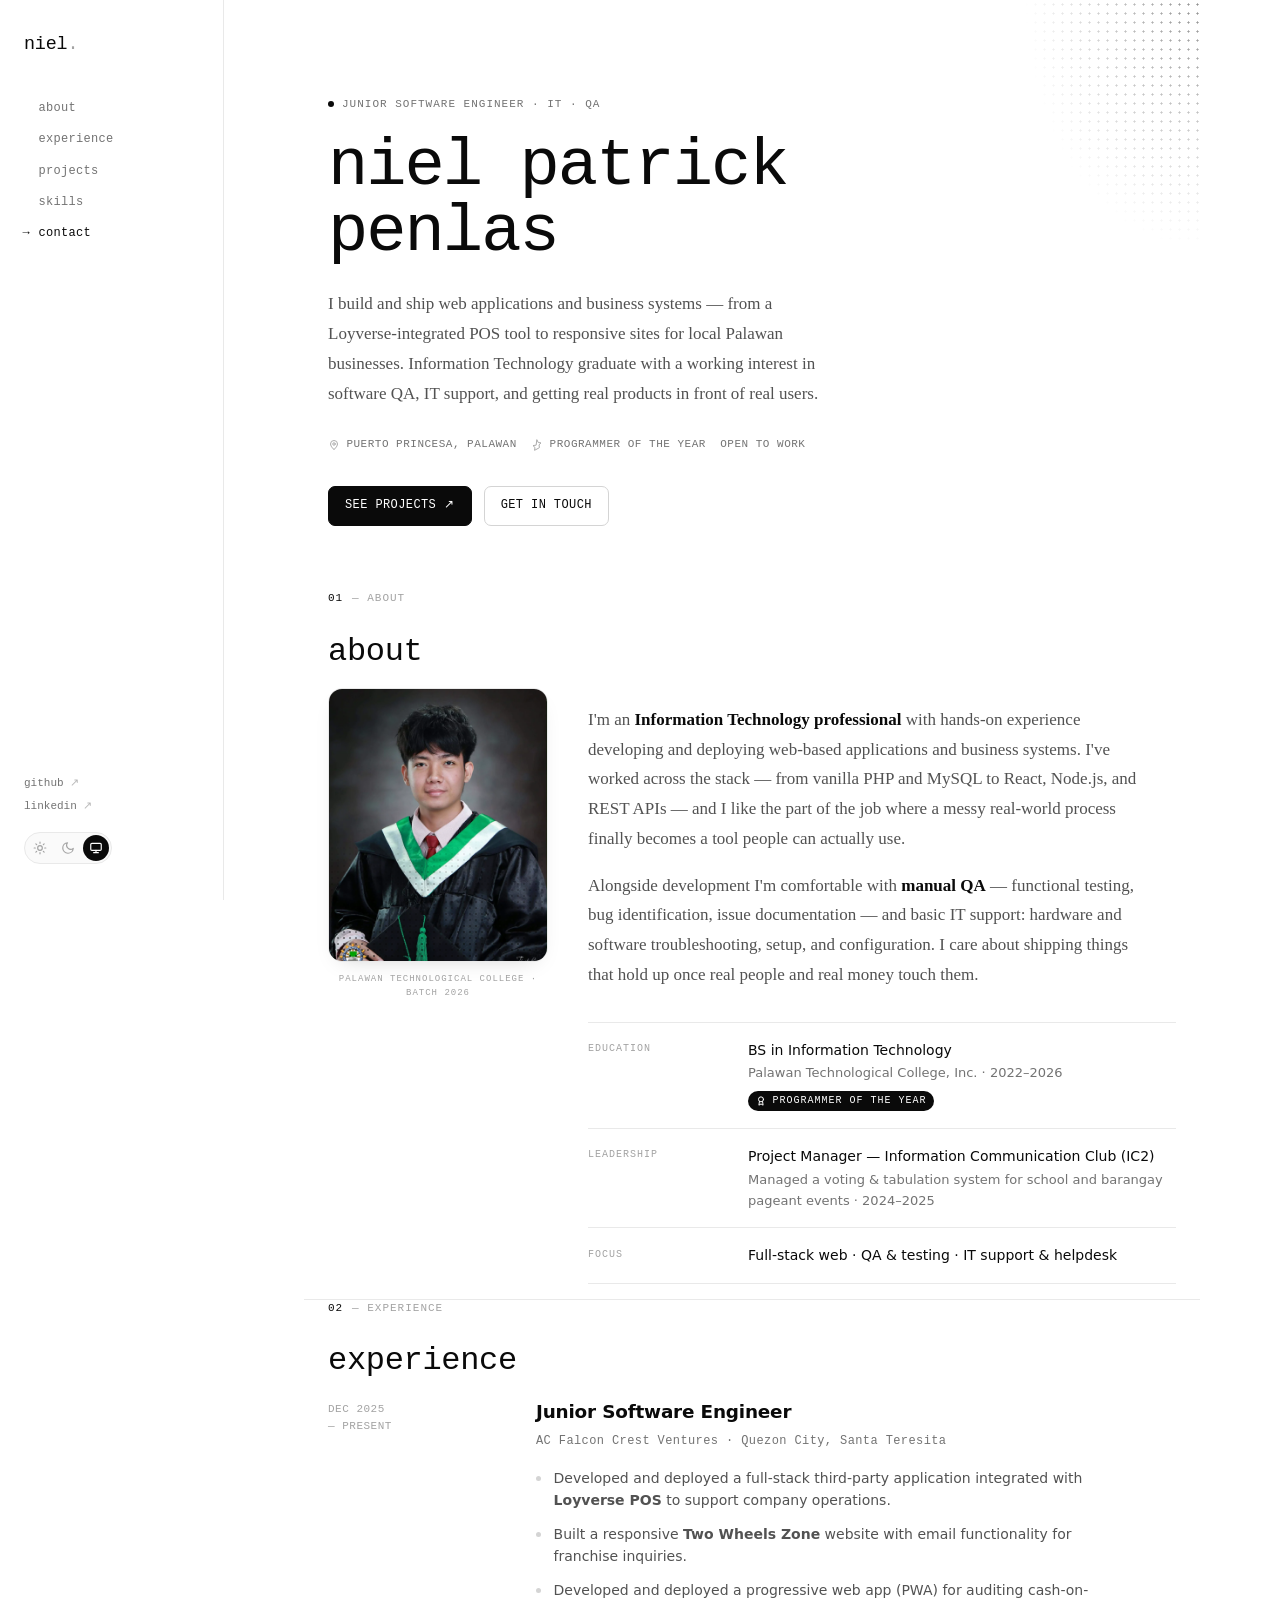
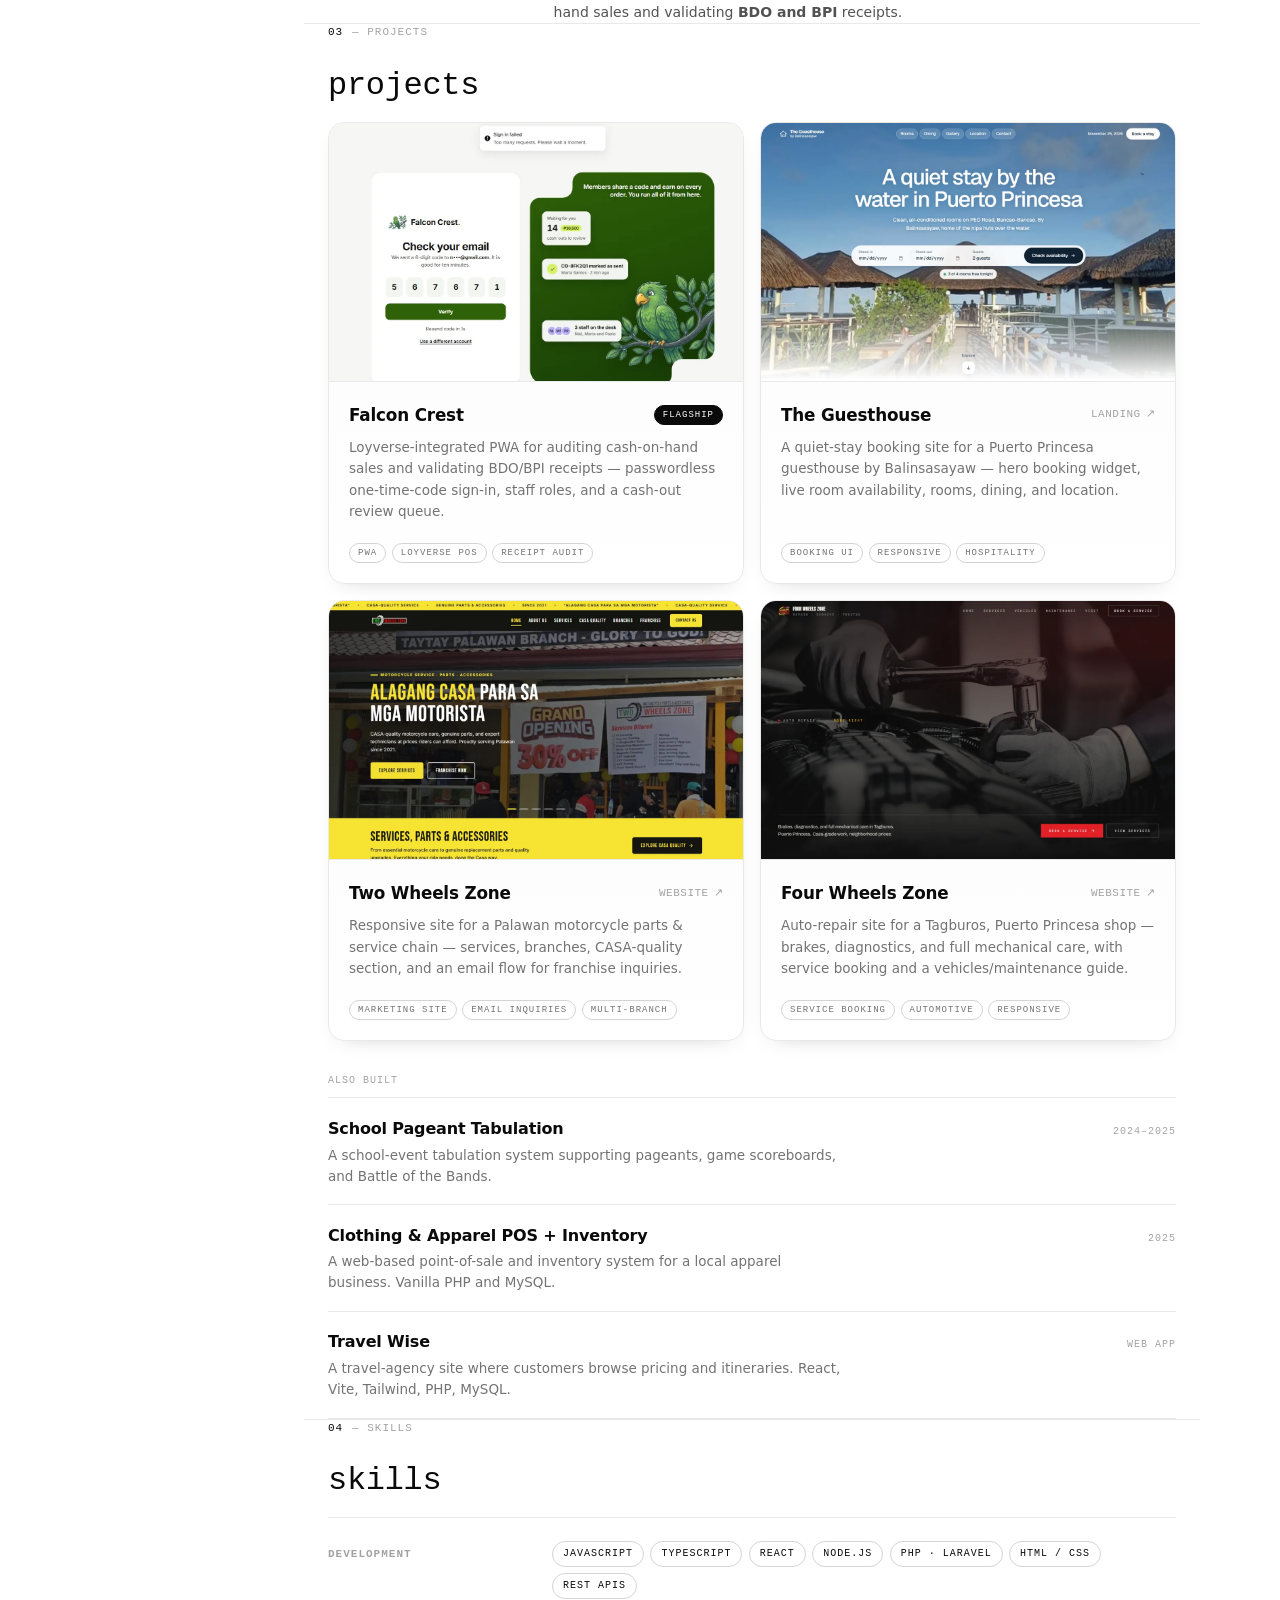
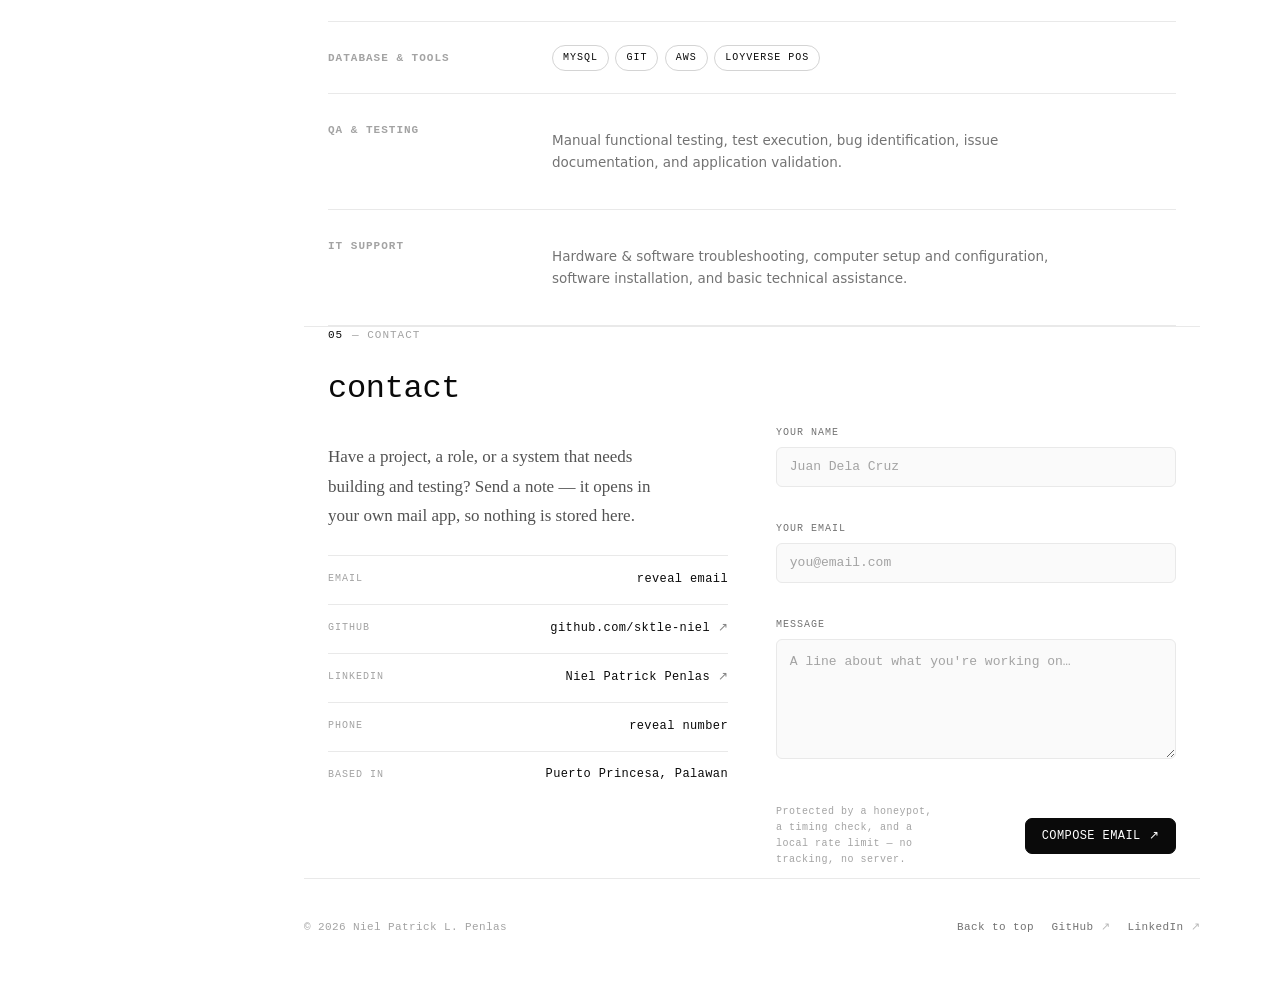
==== index.html @ a9c96887 "Portfolio site: bryl-minimal design, clean routing, frontend hardening Single-page portfolio (HTML/C" ====
<!doctype html>
<html lang="en" data-theme="light">
<head>
<meta charset="utf-8">
<meta name="viewport" content="width=device-width, initial-scale=1, viewport-fit=cover">
<title>Niel Patrick Penlas — Software Engineer</title>
<meta name="description" content="Niel Patrick L. Penlas — Junior Software Engineer and IT professional from Puerto Princesa, Palawan. Web applications, POS integrations, and business systems.">
<meta name="author" content="Niel Patrick L. Penlas">
<meta name="color-scheme" content="light dark">
<meta name="referrer" content="strict-origin-when-cross-origin">
<meta name="robots" content="index, follow">

<!-- Content Security Policy: lock sources to self + Google Fonts. No inline JS except the hashed theme bootstrap below. -->
<meta http-equiv="Content-Security-Policy" content="default-src 'self'; base-uri 'self'; form-action 'none'; frame-ancestors 'none'; object-src 'none'; img-src 'self' data:; style-src 'self' 'unsafe-inline' https://fonts.googleapis.com; font-src https://fonts.gstatic.com; script-src 'self' 'sha256-4noMwYIPH+UL2iydRpnRoJi7WQlY0zzo05KV7I57/LY='; connect-src 'none'; upgrade-insecure-requests">

<!-- Social preview -->
<meta property="og:type" content="website">
<meta property="og:title" content="Niel Patrick Penlas — Software Engineer">
<meta property="og:description" content="Junior Software Engineer from Puerto Princesa, Palawan. Web apps, POS integrations, business systems.">
<meta property="og:image" content="assets/portrait.webp">

<link rel="icon" href="favicon.svg" type="image/svg+xml">
<link rel="preconnect" href="https://fonts.googleapis.com">
<link rel="preconnect" href="https://fonts.gstatic.com" crossorigin>
<link href="https://fonts.googleapis.com/css2?family=Geist:wght@400;500;600&family=Geist+Mono:wght@400;500&family=Source+Serif+4:opsz,wght@8..60,400;8..60,600&display=swap" rel="stylesheet">
<link rel="stylesheet" href="styles.css">

<!-- Theme bootstrap: runs before paint to prevent a flash. Hashed in the CSP above. -->
<script>(function(){try{var p=localStorage.getItem('theme')||'system';var d=p==='dark'||(p==='system'&&matchMedia('(prefers-color-scheme: dark)').matches);document.documentElement.setAttribute('data-theme',d?'dark':'light');}catch(e){document.documentElement.setAttribute('data-theme','light');}})();</script>
</head>
<body>
<a class="skip-link" href="#main">Skip to content</a>

<div class="layout">

  <!-- ===== Sidebar (desktop) ===== -->
  <aside class="sidebar" aria-label="Primary">
    <a class="brand" href="/">niel<span>.</span></a>
    <nav class="side-nav" aria-label="Sections">
      <a href="/about">about</a>
      <a href="/experience">experience</a>
      <a href="/projects">projects</a>
      <a href="/skills">skills</a>
      <a href="/contact">contact</a>
    </nav>
    <div class="sidebar-foot">
      <div class="side-social">
        <a href="https://github.com/sktle-niel" target="_blank" rel="noopener noreferrer">github <span class="arr">↗</span></a>
        <a href="https://www.linkedin.com/feed/" target="_blank" rel="noopener noreferrer">linkedin <span class="arr">↗</span></a>
      </div>
      <div class="theme-toggle" role="group" aria-label="Color theme">
        <button type="button" data-theme-set="light" aria-pressed="false" aria-label="Light theme" title="Light">
          <svg viewBox="0 0 24 24" fill="none" stroke="currentColor" stroke-width="2" stroke-linecap="round"><circle cx="12" cy="12" r="4"/><path d="M12 2v2M12 20v2M4.9 4.9l1.4 1.4M17.7 17.7l1.4 1.4M2 12h2M20 12h2M4.9 19.1l1.4-1.4M17.7 6.3l1.4-1.4"/></svg>
        </button>
        <button type="button" data-theme-set="dark" aria-pressed="false" aria-label="Dark theme" title="Dark">
          <svg viewBox="0 0 24 24" fill="none" stroke="currentColor" stroke-width="2" stroke-linecap="round" stroke-linejoin="round"><path d="M21 12.8A9 9 0 1 1 11.2 3a7 7 0 0 0 9.8 9.8z"/></svg>
        </button>
        <button type="button" data-theme-set="system" aria-pressed="false" aria-label="System theme" title="System">
          <svg viewBox="0 0 24 24" fill="none" stroke="currentColor" stroke-width="2" stroke-linecap="round" stroke-linejoin="round"><rect x="3" y="4" width="18" height="12" rx="2"/><path d="M8 20h8M12 16v4"/></svg>
        </button>
      </div>
    </div>
  </aside>

  <!-- ===== Mobile top bar ===== -->
  <header class="topbar">
    <a class="brand" href="/">niel<span>.</span></a>
    <div class="topbar-actions">
      <button class="menu-btn" id="menuOpen" aria-label="Open menu" aria-expanded="false" aria-controls="overlay">
        <svg viewBox="0 0 24 24" fill="none" stroke="currentColor" stroke-width="2" stroke-linecap="round"><path d="M3 6h18M3 12h18M3 18h18"/></svg>
      </button>
    </div>
  </header>

  <!-- ===== Mobile overlay menu ===== -->
  <div class="overlay" id="overlay" role="dialog" aria-modal="true" aria-label="Menu" hidden>
    <div class="overlay-top">
      <span class="brand">niel<span>.</span></span>
      <button class="menu-btn" id="menuClose" aria-label="Close menu">
        <svg viewBox="0 0 24 24" fill="none" stroke="currentColor" stroke-width="2" stroke-linecap="round"><path d="M6 6l12 12M18 6L6 18"/></svg>
      </button>
    </div>
    <nav aria-label="Sections">
      <a href="/about"><span class="n">01</span>about</a>
      <a href="/experience"><span class="n">02</span>experience</a>
      <a href="/projects"><span class="n">03</span>projects</a>
      <a href="/skills"><span class="n">04</span>skills</a>
      <a href="/contact"><span class="n">05</span>contact</a>
    </nav>
    <div class="theme-toggle" role="group" aria-label="Color theme">
      <button type="button" data-theme-set="light" aria-pressed="false" aria-label="Light theme"><svg viewBox="0 0 24 24" fill="none" stroke="currentColor" stroke-width="2" stroke-linecap="round"><circle cx="12" cy="12" r="4"/><path d="M12 2v2M12 20v2M4.9 4.9l1.4 1.4M17.7 17.7l1.4 1.4M2 12h2M20 12h2M4.9 19.1l1.4-1.4M17.7 6.3l1.4-1.4"/></svg></button>
      <button type="button" data-theme-set="dark" aria-pressed="false" aria-label="Dark theme"><svg viewBox="0 0 24 24" fill="none" stroke="currentColor" stroke-width="2" stroke-linecap="round" stroke-linejoin="round"><path d="M21 12.8A9 9 0 1 1 11.2 3a7 7 0 0 0 9.8 9.8z"/></svg></button>
      <button type="button" data-theme-set="system" aria-pressed="false" aria-label="System theme"><svg viewBox="0 0 24 24" fill="none" stroke="currentColor" stroke-width="2" stroke-linecap="round" stroke-linejoin="round"><rect x="3" y="4" width="18" height="12" rx="2"/><path d="M8 20h8M12 16v4"/></svg></button>
    </div>
  </div>

  <!-- ===== Content ===== -->
  <div class="content" id="top">
    <main id="main">

      <!-- Hero -->
      <header class="hero wrap">
        <div class="halftone" aria-hidden="true"></div>
        <p class="hero-role reveal"><span class="dot" aria-hidden="true"></span>Junior Software Engineer · IT · QA</p>
        <h1 class="hero-title">niel patrick penlas</h1>
        <p class="hero-sum reveal">I build and ship web applications and business systems — from a Loyverse-integrated POS tool to responsive sites for local Palawan businesses. Information Technology graduate with a working interest in software QA, IT support, and getting real products in front of real users.</p>
        <div class="hero-meta reveal">
          <span><svg viewBox="0 0 24 24" fill="none" stroke="currentColor" stroke-width="2" stroke-linecap="round" stroke-linejoin="round"><path d="M12 21s-7-5.3-7-11a7 7 0 0 1 14 0c0 5.7-7 11-7 11z"/><circle cx="12" cy="10" r="2.5"/></svg>Puerto Princesa, Palawan</span>
          <span><svg viewBox="0 0 24 24" fill="none" stroke="currentColor" stroke-width="2" stroke-linecap="round" stroke-linejoin="round"><path d="M12 2l2.5 5 5.5.8-4 3.9.9 5.5L12 20l-4.9 2.6.9-5.5-4-3.9 5.5-.8z"/></svg>Programmer of the Year</span>
          <span>Open to work</span>
        </div>
        <div class="hero-cta reveal">
          <a class="btn" href="/projects">See projects <span class="arr">↗</span></a>
          <a class="btn ghost" href="/contact">Get in touch</a>
        </div>
      </header>

      <!-- About -->
      <section id="about" class="wrap" aria-labelledby="about-h">
        <p class="section-marker"><b>01</b> — about</p>
        <h2 class="s-title reveal" id="about-h">about</h2>
        <div class="about-grid">
          <div class="reveal">
            <figure class="portrait" style="margin:0">
              <img src="assets/portrait.webp" width="500" height="625" alt="Portrait of Niel Patrick Penlas in graduation regalia, Palawan Technological College, Batch 2026" loading="lazy">
            </figure>
            <p class="portrait-cap">Palawan Technological College · Batch 2026</p>
          </div>
          <div class="about-body reveal">
            <div class="prose">
              <p>I'm an <strong>Information Technology professional</strong> with hands-on experience developing and deploying web-based applications and business systems. I've worked across the stack — from vanilla PHP and MySQL to React, Node.js, and REST APIs — and I like the part of the job where a messy real-world process finally becomes a tool people can actually use.</p>
              <p>Alongside development I'm comfortable with <strong>manual QA</strong> — functional testing, bug identification, issue documentation — and basic IT support: hardware and software troubleshooting, setup, and configuration. I care about shipping things that hold up once real people and real money touch them.</p>
            </div>
            <dl class="fact-list">
              <div class="fact">
                <dt>Education</dt>
                <dd>BS in Information Technology<span class="muted">Palawan Technological College, Inc. · 2022–2026</span><span class="award"><svg width="10" height="10" viewBox="0 0 24 24" fill="none" stroke="currentColor" stroke-width="2.4" stroke-linecap="round" stroke-linejoin="round"><circle cx="12" cy="8" r="6"/><path d="M8.2 13.5 7 22l5-3 5 3-1.2-8.5"/></svg>Programmer of the Year</span></dd>
              </div>
              <div class="fact">
                <dt>Leadership</dt>
                <dd>Project Manager — Information Communication Club (IC2)<span class="muted">Managed a voting &amp; tabulation system for school and barangay pageant events · 2024–2025</span></dd>
              </div>
              <div class="fact">
                <dt>Focus</dt>
                <dd>Full-stack web · QA &amp; testing · IT support &amp; helpdesk</dd>
              </div>
            </dl>
          </div>
        </div>
      </section>

      <!-- Experience -->
      <section id="experience" class="wrap" aria-labelledby="exp-h">
        <p class="section-marker"><b>02</b> — experience</p>
        <h2 class="s-title reveal" id="exp-h">experience</h2>
        <div class="xp reveal">
          <div class="xp-when">Dec 2025<br>— Present</div>
          <div>
            <h3 class="xp-role">Junior Software Engineer</h3>
            <p class="xp-co">AC Falcon Crest Ventures · Quezon City, Santa Teresita</p>
            <ul>
              <li>Developed and deployed a full-stack third-party application integrated with <strong>Loyverse POS</strong> to support company operations.</li>
              <li>Built a responsive <strong>Two Wheels Zone</strong> website with email functionality for franchise inquiries.</li>
              <li>Developed and deployed a progressive web app (PWA) for auditing cash-on-hand sales and validating <strong>BDO and BPI</strong> receipts.</li>
            </ul>
          </div>
        </div>
      </section>

      <!-- Projects -->
      <section id="projects" class="wrap" aria-labelledby="proj-h">
        <p class="section-marker"><b>03</b> — projects</p>
        <h2 class="s-title reveal" id="proj-h">projects</h2>

        <div class="proj-grid">

          <article class="card reveal">
            <div class="card-shot"><img src="assets/falcon-crest.webp" width="800" height="500" alt="Falcon Crest sign-in screen with one-time code verification and a cash-out review dashboard" loading="lazy"></div>
            <div class="card-body">
              <div class="card-top">
                <h3>Falcon Crest</h3>
                <span class="tag featured">Flagship</span>
              </div>
              <p class="card-desc">Loyverse-integrated PWA for auditing cash-on-hand sales and validating BDO/BPI receipts — passwordless one-time-code sign-in, staff roles, and a cash-out review queue.</p>
              <div class="card-tags">
                <span class="tag">PWA</span><span class="tag">Loyverse POS</span><span class="tag">Receipt audit</span>
              </div>
            </div>
          </article>

          <article class="card reveal">
            <div class="card-shot"><img src="assets/guesthouse.webp" width="800" height="500" alt="The Guesthouse by Balinsasayaw landing page with an over-the-water hero and a booking availability bar" loading="lazy"></div>
            <div class="card-body">
              <div class="card-top">
                <h3>The Guesthouse</h3>
                <span class="card-go">Landing <span class="arr">↗</span></span>
              </div>
              <p class="card-desc">A quiet-stay booking site for a Puerto Princesa guesthouse by Balinsasayaw — hero booking widget, live room availability, rooms, dining, and location.</p>
              <div class="card-tags">
                <span class="tag">Booking UI</span><span class="tag">Responsive</span><span class="tag">Hospitality</span>
              </div>
            </div>
          </article>

          <article class="card reveal">
            <div class="card-shot"><img src="assets/two-wheels-zone.webp" width="800" height="500" alt="Two Wheels Zone homepage, a yellow and black motorcycle parts and service site with a franchise call to action" loading="lazy"></div>
            <div class="card-body">
              <div class="card-top">
                <h3>Two Wheels Zone</h3>
                <span class="card-go">Website <span class="arr">↗</span></span>
              </div>
              <p class="card-desc">Responsive site for a Palawan motorcycle parts &amp; service chain — services, branches, CASA-quality section, and an email flow for franchise inquiries.</p>
              <div class="card-tags">
                <span class="tag">Marketing site</span><span class="tag">Email inquiries</span><span class="tag">Multi-branch</span>
              </div>
            </div>
          </article>

          <article class="card reveal">
            <div class="card-shot"><img src="assets/four-wheels-zone.webp" width="800" height="500" alt="Four Wheels Zone auto-repair homepage with a dark hero of a mechanic at work and a book-a-service button" loading="lazy"></div>
            <div class="card-body">
              <div class="card-top">
                <h3>Four Wheels Zone</h3>
                <span class="card-go">Website <span class="arr">↗</span></span>
              </div>
              <p class="card-desc">Auto-repair site for a Tagburos, Puerto Princesa shop — brakes, diagnostics, and full mechanical care, with service booking and a vehicles/maintenance guide.</p>
              <div class="card-tags">
                <span class="tag">Service booking</span><span class="tag">Automotive</span><span class="tag">Responsive</span>
              </div>
            </div>
          </article>

        </div>

        <div class="proj-more">
          <p class="label" style="margin:2rem 0 .5rem">Also built</p>
          <div class="proj-more-list">
            <div class="more-item reveal">
              <div>
                <h4>School Pageant Tabulation</h4>
                <p>A school-event tabulation system supporting pageants, game scoreboards, and Battle of the Bands.</p>
              </div>
              <span class="more-meta">2024–2025</span>
            </div>
            <div class="more-item reveal">
              <div>
                <h4>Clothing &amp; Apparel POS + Inventory</h4>
                <p>A web-based point-of-sale and inventory system for a local apparel business. Vanilla PHP and MySQL.</p>
              </div>
              <span class="more-meta">2025</span>
            </div>
            <div class="more-item reveal">
              <div>
                <h4>Travel Wise</h4>
                <p>A travel-agency site where customers browse pricing and itineraries. React, Vite, Tailwind, PHP, MySQL.</p>
              </div>
              <span class="more-meta">Web app</span>
            </div>
          </div>
        </div>
      </section>

      <!-- Skills -->
      <section id="skills" class="wrap" aria-labelledby="skills-h">
        <p class="section-marker"><b>04</b> — skills</p>
        <h2 class="s-title reveal" id="skills-h">skills</h2>
        <div class="skill-groups">
          <div class="skill-group reveal">
            <h3>Development</h3>
            <div>
              <div class="skill-tags">
                <span class="tag">JavaScript</span><span class="tag">TypeScript</span><span class="tag">React</span><span class="tag">Node.js</span><span class="tag">PHP · Laravel</span><span class="tag">HTML / CSS</span><span class="tag">REST APIs</span>
              </div>
            </div>
          </div>
          <div class="skill-group reveal">
            <h3>Database &amp; Tools</h3>
            <div class="skill-tags">
              <span class="tag">MySQL</span><span class="tag">Git</span><span class="tag">AWS</span><span class="tag">Loyverse POS</span>
            </div>
          </div>
          <div class="skill-group reveal">
            <h3>QA &amp; Testing</h3>
            <p class="skill-note">Manual functional testing, test execution, bug identification, issue documentation, and application validation.</p>
          </div>
          <div class="skill-group reveal">
            <h3>IT Support</h3>
            <p class="skill-note">Hardware &amp; software troubleshooting, computer setup and configuration, software installation, and basic technical assistance.</p>
          </div>
        </div>
      </section>

      <!-- Contact -->
      <section id="contact" class="wrap" aria-labelledby="contact-h">
        <p class="section-marker"><b>05</b> — contact</p>
        <h2 class="s-title reveal" id="contact-h">contact</h2>
        <div class="contact-grid">
          <div class="contact-intro reveal">
            <p>Have a project, a role, or a system that needs building and testing? Send a note — it opens in your own mail app, so nothing is stored here.</p>
            <div class="contact-links">
              <a id="emailLink" href="#" rel="noopener" aria-label="Email Niel"><span class="ckey">Email</span><span class="cval" data-u="niel.ladica07" data-d="gmail.com">reveal email</span></a>
              <a href="https://github.com/sktle-niel" target="_blank" rel="noopener noreferrer"><span class="ckey">GitHub</span><span>github.com/sktle-niel <span class="arr">↗</span></span></a>
              <a href="https://www.linkedin.com/feed/" target="_blank" rel="noopener noreferrer"><span class="ckey">LinkedIn</span><span>Niel Patrick Penlas <span class="arr">↗</span></span></a>
              <a id="phoneLink" href="#" rel="noopener"><span class="ckey">Phone</span><span class="pval" data-p="639929120414">reveal number</span></a>
              <span class="cline"><span class="ckey">Based in</span><span>Puerto Princesa, Palawan</span></span>
            </div>
          </div>

          <form class="form" id="contactForm" novalidate aria-describedby="formNote">
            <div class="form-status" id="formStatus" role="status" aria-live="polite"></div>

            <div class="field" id="f-name">
              <label for="name">Your name</label>
              <input type="text" id="name" name="name" autocomplete="name" maxlength="80" placeholder="Juan Dela Cruz" required>
              <span class="field-error" data-for="name"></span>
            </div>

            <div class="field" id="f-email">
              <label for="email">Your email</label>
              <input type="email" id="email" name="email" autocomplete="email" maxlength="120" placeholder="you@email.com" required>
              <span class="field-error" data-for="email"></span>
            </div>

            <div class="field" id="f-message">
              <label for="message">Message</label>
              <textarea id="message" name="message" maxlength="2000" placeholder="A line about what you're working on…" required></textarea>
              <span class="field-error" data-for="message"></span>
            </div>

            <!-- Honeypot: must stay empty. Bots fill it; humans never see it. -->
            <div class="hp" aria-hidden="true">
              <label for="company">Company (leave blank)</label>
              <input type="text" id="company" name="company" tabindex="-1" autocomplete="off">
            </div>

            <div class="form-foot">
              <p class="form-note" id="formNote">Protected by a honeypot, a timing check, and a local rate limit — no tracking, no server.</p>
              <button type="submit" class="btn" id="submitBtn">
                <span class="spinner" aria-hidden="true"></span>
                <span class="btn-text">Compose email</span>
                <span class="arr">↗</span>
              </button>
            </div>
          </form>
        </div>
      </section>

      <!-- Footer -->
      <footer class="foot wrap">
        <span class="copy">© 2026 Niel Patrick L. Penlas</span>
        <div class="foot-links">
          <a href="/">Back to top</a>
          <a href="https://github.com/sktle-niel" target="_blank" rel="noopener noreferrer">GitHub <span class="arr">↗</span></a>
          <a href="https://www.linkedin.com/feed/" target="_blank" rel="noopener noreferrer">LinkedIn <span class="arr">↗</span></a>
        </div>
      </footer>

    </main>
  </div>
</div>

<script src="main.js" defer></script>
</body>
</html>
---- styles.css ----
/* ============================================================
   Niel Patrick Penlas — portfolio
   Design language: bryl-minimal (monochrome, typography-first)
   ============================================================ */

/* ---- Fonts ---- */
/* Geist + Geist Mono + Source Serif 4 load from Google Fonts (see <head>). */

/* ---- Color tokens (channels, so alpha applies at point of use) ---- */
:root {
  --bg-rgb: 255 255 255;
  --ink-rgb: 10 10 10;
  --g50-rgb: 250 250 250;
  --g100-rgb: 245 245 245;
  --g200-rgb: 233 233 233;
  --g300-rgb: 212 212 212;
  --g400-rgb: 163 163 163;
  --g500-rgb: 115 115 115;
  --g600-rgb: 82 82 82;

  --bg: rgb(var(--bg-rgb));
  --ink: rgb(var(--ink-rgb));
  --g50: rgb(var(--g50-rgb));
  --g100: rgb(var(--g100-rgb));
  --g200: rgb(var(--g200-rgb));
  --g300: rgb(var(--g300-rgb));
  --g400: rgb(var(--g400-rgb));
  --g500: rgb(var(--g500-rgb));
  --g600: rgb(var(--g600-rgb));

  --shadow-rest: 0 8px 22px -14px rgb(0 0 0 / .25);
  --shadow-hover: 0 18px 36px -20px rgb(0 0 0 / .40);
  --shadow-modal: 0 40px 90px -20px rgb(0 0 0 / .35);

  --halftone-alpha: .9;

  --font-sans: "Geist", system-ui, -apple-system, Segoe UI, sans-serif;
  --font-mono: "Geist Mono", ui-monospace, SFMono-Regular, Menlo, monospace;
  --font-serif: "Source Serif 4", Georgia, serif;
  /* Geist Pixel is unavailable here; the skill's sanctioned fallback is
     Geist Mono in uppercase for the display voice. */
  --font-display: "Geist Mono", ui-monospace, monospace;

  --ease: cubic-bezier(0.16, 1, 0.3, 1);
  --sidebar: 14rem;

  color-scheme: light;
}

:root[data-theme="dark"] {
  --bg-rgb: 12 12 15;
  --ink-rgb: 244 244 245;
  --g50-rgb: 24 24 27;
  --g100-rgb: 30 30 34;
  --g200-rgb: 42 42 48;
  --g300-rgb: 58 58 66;
  --g400-rgb: 138 138 146;
  --g500-rgb: 160 160 168;
  --g600-rgb: 190 190 198;

  --shadow-rest: 0 8px 22px -14px rgb(0 0 0 / .5);
  --shadow-hover: 0 18px 36px -20px rgb(0 0 0 / .6);
  --halftone-alpha: .42;

  color-scheme: dark;
}

/* Crossfade theme changes (disabled under reduced motion below). */
html { transition: none; }
html.theme-ready body,
html.theme-ready body * {
  transition-property: background-color, color, border-color, box-shadow, fill;
  transition-duration: .5s;
  transition-timing-function: ease;
}

/* ---- Reset ---- */
*, *::before, *::after { box-sizing: border-box; }
html { -webkit-text-size-adjust: 100%; }
body {
  margin: 0;
  background: var(--bg);
  color: var(--ink);
  font-family: var(--font-sans);
  font-size: 15px;
  line-height: 1.6;
  -webkit-font-smoothing: antialiased;
  text-rendering: optimizeLegibility;
}
img { display: block; max-width: 100%; height: auto; }
a { color: inherit; }
button { font-family: inherit; }

::selection { background: var(--ink); color: var(--bg); }

/* Themed browser surfaces */
::-webkit-scrollbar { width: 6px; height: 6px; }
::-webkit-scrollbar-track { background: transparent; }
::-webkit-scrollbar-thumb { background: var(--g300); border-radius: 999px; }
* { scrollbar-width: thin; scrollbar-color: var(--g300) transparent; }

:focus-visible {
  outline: 2px solid var(--ink);
  outline-offset: 3px;
  border-radius: 4px;
}

.skip-link {
  position: absolute;
  left: -9999px;
  top: 0;
  background: var(--ink);
  color: var(--bg);
  padding: .6rem 1rem;
  z-index: 100;
  font-family: var(--font-mono);
  font-size: 12px;
  border-radius: 0 0 8px 0;
}
.skip-link:focus { left: 0; }

/* ---- Shared type helpers ---- */
.label {
  font-family: var(--font-mono);
  font-size: 10px;
  letter-spacing: 1px;
  text-transform: uppercase;
  color: var(--g400);
}
.section-marker {
  font-family: var(--font-display);
  font-size: 11px;
  letter-spacing: 1px;
  text-transform: uppercase;
  color: var(--g400);
  display: flex;
  align-items: center;
  gap: .55rem;
  margin: 0 0 1.75rem;
}
.section-marker b { color: var(--ink); font-weight: 500; }

.rule { border: 0; border-top: 1px solid var(--g200); margin: 0; }

/* ============================================================
   Layout
   ============================================================ */
.layout { min-height: 100vh; }

/* ---- Sidebar (desktop ≥1024px) ---- */
.sidebar { display: none; }

@media (min-width: 1024px) {
  .sidebar {
    display: flex;
    flex-direction: column;
    position: fixed;
    inset: 0 auto 0 0;
    width: var(--sidebar);
    padding: 2.25rem 1.5rem;
    border-right: 1px solid var(--g200);
    background: var(--bg);
    z-index: 40;
  }
  .content { margin-left: var(--sidebar); }
}

.brand {
  font-family: var(--font-display);
  font-size: 1.15rem;
  letter-spacing: -.01em;
  text-transform: lowercase;
  line-height: 1;
  color: var(--ink);
  text-decoration: none;
}
.brand span { color: var(--g400); }
.sidebar .brand { margin-bottom: 2.5rem; }

.side-nav { display: flex; flex-direction: column; gap: .15rem; }
.side-nav a {
  font-family: var(--font-mono);
  font-size: 12px;
  letter-spacing: .3px;
  color: var(--g500);
  text-decoration: none;
  padding: .3rem 0 .3rem .9rem;
  position: relative;
  transition: color .2s var(--ease);
}
.side-nav a::before {
  content: "→";
  position: absolute;
  left: -.1rem;
  opacity: 0;
  transform: translateX(-4px);
  transition: opacity .2s var(--ease), transform .2s var(--ease);
}
.side-nav a:hover { color: var(--ink); }
.side-nav a[aria-current="true"] { color: var(--ink); }
.side-nav a[aria-current="true"]::before,
.side-nav a:hover::before { opacity: 1; transform: translateX(0); }

.sidebar-foot { margin-top: auto; display: flex; flex-direction: column; gap: 1rem; }
.side-social { display: flex; flex-direction: column; gap: .35rem; }
.side-social a {
  font-family: var(--font-mono);
  font-size: 11px;
  color: var(--g500);
  text-decoration: none;
  transition: color .2s var(--ease);
}
.side-social a:hover { color: var(--ink); }
.side-social a .arr { opacity: .5; }

/* ---- Theme toggle ---- */
.theme-toggle {
  display: inline-flex;
  align-items: center;
  gap: 2px;
  padding: 2px;
  border: 1px solid var(--g200);
  border-radius: 999px;
  background: var(--g50);
  width: max-content;
}
.theme-toggle button {
  display: grid;
  place-items: center;
  width: 26px;
  height: 26px;
  border: 0;
  background: transparent;
  color: var(--g400);
  border-radius: 999px;
  cursor: pointer;
  transition: background .2s var(--ease), color .2s var(--ease);
}
.theme-toggle button:hover { color: var(--ink); }
.theme-toggle button[aria-pressed="true"] { background: var(--ink); color: var(--bg); }
.theme-toggle svg { width: 14px; height: 14px; }

/* ---- Mobile top bar ---- */
.topbar { display: flex; }
@media (min-width: 1024px) { .topbar { display: none; } }
.topbar {
  position: sticky;
  top: 0;
  z-index: 40;
  align-items: center;
  justify-content: space-between;
  padding: .85rem 1rem;
  border-bottom: 1px solid var(--g200);
  background: rgb(var(--bg-rgb) / .9);
  backdrop-filter: saturate(1.4) blur(10px);
  -webkit-backdrop-filter: saturate(1.4) blur(10px);
}
.topbar .brand { font-size: 1.05rem; }
.topbar-actions { display: flex; align-items: center; gap: .6rem; }
.menu-btn {
  border: 1px solid var(--g200);
  background: var(--g50);
  color: var(--ink);
  border-radius: 6px;
  width: 34px; height: 34px;
  display: grid; place-items: center;
  cursor: pointer;
}
.menu-btn svg { width: 16px; height: 16px; }

/* ---- Mobile overlay menu ---- */
.overlay {
  position: fixed;
  inset: 0;
  z-index: 60;
  background: rgb(var(--bg-rgb) / .98);
  backdrop-filter: blur(6px);
  -webkit-backdrop-filter: blur(6px);
  padding: 1.5rem 1.25rem;
  display: flex;
  flex-direction: column;
  gap: 1.5rem;
  opacity: 0;
  visibility: hidden;
  transform: translateY(-8px);
  transition: opacity .25s var(--ease), transform .25s var(--ease), visibility 0s linear .25s;
}
.overlay.open { opacity: 1; visibility: visible; transform: translateY(0); transition-delay: 0s; }
.overlay-top { display: flex; align-items: center; justify-content: space-between; }
.overlay nav { display: flex; flex-direction: column; gap: .25rem; margin-top: 1rem; }
.overlay nav a {
  font-family: var(--font-display);
  font-size: 1.6rem;
  text-transform: lowercase;
  letter-spacing: -.01em;
  color: var(--ink);
  text-decoration: none;
  padding: .35rem 0;
  border-bottom: 1px solid var(--g200);
}
.overlay nav a .n { font-family: var(--font-mono); font-size: .85rem; color: var(--g400); margin-right: .6rem; }
@media (min-width: 1024px) { .overlay { display: none; } }

/* ============================================================
   Content column
   ============================================================ */
.content { width: auto; }
.wrap {
  max-width: 56rem;
  margin: 0 auto;
  padding: 0 1.25rem;
}
@media (min-width: 768px) { .wrap { padding: 0 1.5rem; } }

section { padding: 3.5rem 0; scroll-margin-top: 80px; }
section + section { border-top: 1px solid var(--g200); }

/* Keep breathing room on small phones — generous gutters, never edge-to-edge. */
@media (max-width: 560px) {
  .wrap { padding: 0 1.4rem; }
  section { padding: 3rem 0; scroll-margin-top: 68px; }
  .hero { padding-block: 3.5rem 3rem; }
  .hero h1 { font-size: clamp(2.1rem, 9.5vw, 2.9rem); }
  h2.s-title { font-size: 1.75rem; margin-bottom: 1.5rem; }
  .section-marker { margin-bottom: 1.5rem; }
  .card-body { padding: 1.15rem; }
  .proj-grid { gap: 1.1rem; }
  .hero h1 { margin-bottom: 1.25rem; }
  .hero-sum { margin-bottom: 1.5rem; }
  .fact { padding: 1.05rem 0; }
  .form { gap: 1.1rem; }
}

h2.s-title {
  font-family: var(--font-display);
  text-transform: lowercase;
  font-weight: 400;
  font-size: 2rem;
  line-height: 1;
  letter-spacing: -.01em;
  margin: 0 0 1.25rem;
}

/* ============================================================
   Hero
   ============================================================ */
.hero {
  position: relative;
  padding-block: 4.5rem 3.5rem; /* side gutter comes from .wrap — don't zero it */
  overflow: hidden;
}
@media (min-width: 1024px) { .hero { padding-block: 6rem 4rem; } }

.hero .halftone {
  position: absolute;
  inset: 0 0 auto auto;
  width: 40%;
  height: 100%;
  pointer-events: none;
  background-image: radial-gradient(rgb(var(--ink-rgb) / var(--halftone-alpha)) 0.9px, transparent 1.2px);
  background-size: 9px 9px;
  -webkit-mask-image: radial-gradient(70% 60% at 100% 0%, #000 0%, transparent 70%);
  mask-image: radial-gradient(70% 60% at 100% 0%, #000 0%, transparent 70%);
  opacity: .5;
}

.hero-role {
  font-family: var(--font-mono);
  font-size: 11px;
  letter-spacing: 1px;
  text-transform: uppercase;
  color: var(--g500);
  margin: 0 0 1.25rem;
}
.hero-role .dot {
  display: inline-block;
  width: 6px; height: 6px;
  border-radius: 999px;
  background: var(--ink);
  margin-right: .5rem;
  vertical-align: middle;
  animation: pulse 1.8s var(--ease) infinite;
}
@keyframes pulse { 0%,100% { opacity: 1; } 50% { opacity: .25; } }

.hero h1 {
  font-family: var(--font-display);
  text-transform: lowercase;
  font-weight: 400;
  font-size: clamp(2.6rem, 9vw, 4.2rem);
  line-height: .98;
  letter-spacing: -.03em;
  margin: 0 0 1.5rem;
  max-width: 14ch;
}
/* Focal moment: the wordmark wipes open and rises on arrival. */
.hero-title {
  animation: heroReveal 820ms var(--ease) both;
  will-change: clip-path, transform;
}
@keyframes heroReveal {
  from { clip-path: inset(0 0 100% 0); transform: translateY(14px); opacity: 0; }
  to   { clip-path: inset(0 0 -6% 0); transform: translateY(0);     opacity: 1; }
}
.hero-sum {
  font-family: var(--font-serif);
  font-size: 1.0625rem;
  line-height: 1.75;
  color: var(--g600);
  max-width: 60ch;
  margin: 0 0 1.75rem;
}
.hero-meta {
  display: flex;
  flex-wrap: wrap;
  gap: .4rem .9rem;
  font-family: var(--font-mono);
  font-size: 11px;
  letter-spacing: .5px;
  text-transform: uppercase;
  color: var(--g500);
  margin-bottom: 2rem;
}
.hero-meta span { display: inline-flex; align-items: center; gap: .4rem; }
.hero-meta svg { width: 12px; height: 12px; opacity: .6; }

.hero-cta { display: flex; flex-wrap: wrap; gap: .75rem; align-items: center; }

/* ---- Buttons / text links ---- */
.btn {
  display: inline-flex;
  align-items: center;
  gap: .5rem;
  font-family: var(--font-mono);
  font-size: 12px;
  letter-spacing: .4px;
  text-transform: uppercase;
  text-decoration: none;
  padding: .6rem 1rem;
  border-radius: 7px;
  background: var(--ink);
  color: var(--bg);
  border: 1px solid var(--ink);
  cursor: pointer;
  transition: opacity .2s var(--ease), transform .2s var(--ease);
}
.btn:hover { opacity: .85; }
.btn .arr { transition: transform .2s var(--ease); }
.btn:hover .arr { transform: translate(2px, -2px); }
.btn.ghost {
  background: transparent;
  color: var(--ink);
  border-color: var(--g300);
}
.btn.ghost:hover { opacity: 1; border-color: var(--ink); }
.btn:active { transform: translateY(1px) scale(.99); }

/* Theme switch: circular reveal from the click point (View Transitions).
   Suppress the default cross-fade so our clip animation drives the change. */
::view-transition-old(root),
::view-transition-new(root) { animation: none; mix-blend-mode: normal; }
::view-transition-new(root) { z-index: 1; }
::view-transition-old(root) { z-index: 0; }
html.vt.theme-ready body,
html.vt.theme-ready body * { transition: none !important; }

.tlink {
  display: inline-flex;
  align-items: center;
  gap: .4rem;
  font-family: var(--font-mono);
  font-size: 12px;
  letter-spacing: .4px;
  text-transform: uppercase;
  color: var(--ink);
  text-decoration: none;
}
.tlink .arr { transition: transform .2s var(--ease); opacity: .6; }
.tlink:hover .arr { transform: translate(2px, -2px); opacity: 1; }

/* Inline underlined links (prose) */
.prose a {
  text-decoration: underline;
  text-decoration-color: rgb(var(--ink-rgb) / .25);
  text-underline-offset: 2px;
  transition: text-decoration-color .2s var(--ease);
}
.prose a:hover { text-decoration-color: rgb(var(--ink-rgb) / 1); }

/* ============================================================
   About
   ============================================================ */
.about-grid { display: grid; grid-template-columns: 1fr; gap: 2rem; }
@media (min-width: 768px) { .about-grid { grid-template-columns: 220px 1fr; gap: 2.5rem; } }

.portrait {
  position: relative;
  border-radius: 14px;
  overflow: hidden;
  border: 1px solid var(--g200);
  background: var(--g50);
  box-shadow: var(--shadow-rest);
}
.portrait img { width: 100%; aspect-ratio: 4/5; object-fit: cover; }
.portrait::after {
  content: "";
  position: absolute;
  inset: auto 0 0 0;
  height: 45%;
  background-image: radial-gradient(rgb(var(--ink-rgb) / var(--halftone-alpha)) 0.9px, transparent 1.2px);
  background-size: 6px 6px;
  -webkit-mask-image: linear-gradient(transparent, #000);
  mask-image: linear-gradient(transparent, #000);
  opacity: .5;
  pointer-events: none;
}
.portrait-cap {
  font-family: var(--font-mono);
  font-size: 9px;
  letter-spacing: 1px;
  text-transform: uppercase;
  color: var(--g400);
  margin-top: .6rem;
  text-align: center;
}

.about-body .prose {
  font-family: var(--font-serif);
  font-size: 1.0625rem;
  line-height: 1.75;
  color: var(--g600);
  max-width: 65ch;
}
.about-body .prose strong { color: var(--ink); font-weight: 600; }

.fact-list { margin-top: 2rem; display: flex; flex-direction: column; }
.fact {
  display: grid;
  grid-template-columns: 1fr;
  gap: .15rem;
  padding: 1rem 0;
  border-top: 1px solid var(--g200);
}
@media (min-width: 560px) { .fact { grid-template-columns: 9rem 1fr; gap: 1rem; } }
.fact:last-child { border-bottom: 1px solid var(--g200); }
.fact dt {
  font-family: var(--font-mono);
  font-size: 10px;
  letter-spacing: 1px;
  text-transform: uppercase;
  color: var(--g400);
  padding-top: .15rem;
}
.fact dd { margin: 0; font-size: 14px; color: var(--ink); }
.fact dd .muted { color: var(--g500); display: block; font-size: 13px; margin-top: .15rem; }
.fact dd .award {
  display: inline-flex; align-items: center; gap: .4rem;
  font-family: var(--font-mono); font-size: 10px; letter-spacing: 1px;
  text-transform: uppercase; color: var(--bg); background: var(--ink);
  padding: 2px 8px; border-radius: 999px; margin-top: .4rem;
}

/* ============================================================
   Experience
   ============================================================ */
.xp { display: grid; grid-template-columns: 1fr; gap: .25rem; }
@media (min-width: 768px) { .xp { grid-template-columns: 11rem 1fr; gap: 2rem; } }
.xp-when {
  font-family: var(--font-mono);
  font-size: 11px;
  letter-spacing: .5px;
  text-transform: uppercase;
  color: var(--g400);
  padding-top: .2rem;
}
.xp-role { font-size: 1.15rem; font-weight: 600; letter-spacing: -.01em; margin: 0; }
.xp-co {
  font-family: var(--font-mono);
  font-size: 12px;
  letter-spacing: .4px;
  color: var(--g500);
  margin: .3rem 0 1rem;
}
.xp ul { list-style: none; margin: 0; padding: 0; display: flex; flex-direction: column; gap: .7rem; }
.xp li {
  position: relative;
  padding-left: 1.1rem;
  font-size: 14px;
  line-height: 1.6;
  color: var(--g600);
  max-width: 62ch;
}
.xp li::before {
  content: "";
  position: absolute;
  left: 0; top: .6rem;
  width: 5px; height: 5px;
  border-radius: 999px;
  background: var(--g300);
}

/* ============================================================
   Projects
   ============================================================ */
.proj-grid {
  display: grid;
  grid-template-columns: repeat(2, 1fr);
  gap: 1rem;
}
@media (max-width: 640px) { .proj-grid { grid-template-columns: 1fr; } }

.card {
  display: flex;
  flex-direction: column;
  border: 1px solid var(--g200);
  border-radius: 16px;
  background: linear-gradient(var(--g50), var(--bg));
  overflow: hidden;
  box-shadow: var(--shadow-rest);
  transition: box-shadow .35s var(--ease), transform .42s var(--ease), border-color .35s var(--ease);
  text-decoration: none;
  color: inherit;
}
.card:hover {
  box-shadow: var(--shadow-hover);
  transform: translateY(-2px);
  border-color: var(--g300);
}
.card-shot {
  aspect-ratio: 16 / 10;
  overflow: hidden;
  border-bottom: 1px solid var(--g200);
  background: var(--g100);
}
.card-shot img {
  width: 100%; height: 100%;
  object-fit: cover;
  object-position: top center;
  transition: transform .5s var(--ease);
}
.card:hover .card-shot img { transform: scale(1.04); }
.card-body { padding: 1.25rem; display: flex; flex-direction: column; gap: .5rem; flex: 1; }
.card-top { display: flex; align-items: center; justify-content: space-between; gap: .75rem; }
.card h3 { margin: 0; font-size: 1.05rem; font-weight: 600; letter-spacing: -.01em; }
.card-desc { font-size: 13.5px; line-height: 1.6; color: var(--g500); margin: 0; }
.card-tags { display: flex; flex-wrap: wrap; gap: .35rem; margin-top: auto; padding-top: .75rem; }
.tag {
  font-family: var(--font-mono);
  font-size: 9px;
  letter-spacing: 1px;
  text-transform: uppercase;
  color: var(--g500);
  border: 1px solid var(--g300);
  border-radius: 999px;
  padding: 2px 8px;
}
.tag.featured { background: var(--ink); color: var(--bg); border-color: var(--ink); }
.card-go {
  font-family: var(--font-mono);
  font-size: 11px;
  letter-spacing: .5px;
  text-transform: uppercase;
  color: var(--g400);
  display: inline-flex;
  align-items: center;
  gap: .3rem;
}
.card-go .arr { transition: transform .2s var(--ease); }
.card:hover .card-go { color: var(--ink); }
.card:hover .card-go .arr { transform: translate(2px, -2px); }

/* Other (text) projects */
.proj-more { margin-top: 1rem; }
.proj-more-list { display: flex; flex-direction: column; }
.more-item {
  display: grid;
  grid-template-columns: 1fr;
  gap: .3rem;
  padding: 1.1rem 0;
  border-top: 1px solid var(--g200);
}
@media (min-width: 640px) { .more-item { grid-template-columns: 1fr auto; align-items: baseline; gap: 1rem; } }
.proj-more-list .more-item:last-child { border-bottom: 1px solid var(--g200); }
.more-item h4 { margin: 0; font-size: 1rem; font-weight: 600; letter-spacing: -.01em; }
.more-item p { margin: .2rem 0 0; font-size: 13.5px; color: var(--g500); line-height: 1.55; max-width: 60ch; }
.more-meta { font-family: var(--font-mono); font-size: 10px; letter-spacing: 1px; text-transform: uppercase; color: var(--g400); white-space: nowrap; }

/* ============================================================
   Skills
   ============================================================ */
.skill-groups { display: grid; grid-template-columns: 1fr; }
.skill-group {
  display: grid;
  grid-template-columns: 1fr;
  gap: .6rem;
  padding: 1.4rem 0;
  border-top: 1px solid var(--g200);
}
@media (min-width: 768px) { .skill-group { grid-template-columns: 12rem 1fr; gap: 2rem; } }
.skill-groups .skill-group:last-child { border-bottom: 1px solid var(--g200); }
.skill-group h3 {
  margin: 0;
  font-family: var(--font-mono);
  font-size: 11px;
  letter-spacing: 1px;
  text-transform: uppercase;
  color: var(--g400);
  padding-top: .35rem;
}
.skill-tags { display: flex; flex-wrap: wrap; gap: .4rem; }
.skill-tags .tag { font-size: 10px; color: var(--ink); border-color: var(--g300); padding: 4px 10px; }
.skill-note { font-size: 13.5px; color: var(--g500); line-height: 1.6; max-width: 60ch; }

/* ============================================================
   Contact
   ============================================================ */
.contact-grid { display: grid; grid-template-columns: 1fr; gap: 2.5rem; }
@media (min-width: 860px) { .contact-grid { grid-template-columns: 1fr 1fr; gap: 3rem; } }

.contact-intro p { font-family: var(--font-serif); font-size: 1.0625rem; line-height: 1.75; color: var(--g600); max-width: 42ch; }
.contact-links { margin-top: 1.5rem; display: flex; flex-direction: column; gap: .1rem; }
.contact-links a, .contact-links .cline {
  display: flex;
  align-items: center;
  justify-content: space-between;
  gap: 1rem;
  padding: .85rem 0;
  border-top: 1px solid var(--g200);
  font-family: var(--font-mono);
  font-size: 12px;
  letter-spacing: .4px;
  color: var(--ink);
  text-decoration: none;
  transition: color .2s var(--ease), transform .28s var(--ease);
}
.contact-links a:last-child { border-bottom: 1px solid var(--g200); }
.contact-links a:hover { transform: translateX(5px); }
.contact-links a:hover .arr { opacity: 1; }
.contact-links .ckey { color: var(--g400); text-transform: uppercase; font-size: 10px; letter-spacing: 1px; }
.contact-links .arr { opacity: .5; }

/* Form */
.form { display: flex; flex-direction: column; gap: 1rem; }
.field { display: flex; flex-direction: column; gap: .4rem; }
.field label {
  font-family: var(--font-mono);
  font-size: 10px;
  letter-spacing: 1px;
  text-transform: uppercase;
  color: var(--g500);
}
.field input, .field textarea {
  font-family: var(--font-mono);
  font-size: 13px;
  color: var(--ink);
  background: var(--g50);
  border: 1px solid var(--g200);
  border-radius: 6px;
  padding: .7rem .8rem;
  width: 100%;
  transition: border-color .2s var(--ease), background .2s var(--ease);
}
.field input::placeholder, .field textarea::placeholder { color: var(--g400); }
.field input:focus, .field textarea:focus { outline: none; border-color: var(--ink); background: var(--bg); }
.field textarea { resize: vertical; min-height: 120px; line-height: 1.6; }
.field.invalid input, .field.invalid textarea { border-color: rgb(185 28 28); }
:root[data-theme="dark"] .field.invalid input,
:root[data-theme="dark"] .field.invalid textarea { border-color: rgb(248 113 113); }
.field-error {
  font-family: var(--font-mono);
  font-size: 10px;
  letter-spacing: .5px;
  color: rgb(185 28 28);
  min-height: 12px;
}
:root[data-theme="dark"] .field-error { color: rgb(248 113 113); }

/* Honeypot — hidden from humans, visible to bots */
.hp {
  position: absolute !important;
  left: -9999px !important;
  width: 1px; height: 1px;
  overflow: hidden;
}

.form-foot { display: flex; align-items: center; justify-content: space-between; gap: 1rem; flex-wrap: wrap; }
.form-note { font-family: var(--font-mono); font-size: 10px; letter-spacing: .5px; color: var(--g400); max-width: 28ch; }
.btn[disabled] { opacity: .4; cursor: not-allowed; pointer-events: none; }
.btn .spinner {
  width: 12px; height: 12px;
  border: 2px solid rgb(var(--bg-rgb) / .35);
  border-top-color: var(--bg);
  border-radius: 999px;
  animation: spin .7s linear infinite;
  display: none;
}
.btn.loading .spinner { display: inline-block; }
.btn.loading .arr { display: none; }
@keyframes spin { to { transform: rotate(360deg); } }

.form-status {
  font-family: var(--font-mono);
  font-size: 12px;
  letter-spacing: .3px;
  padding: .85rem 1rem;
  border: 1px solid var(--g200);
  border-radius: 8px;
  background: var(--g50);
  display: none;
}
.form-status.show { display: block; }
.form-status.ok { border-color: var(--ink); }
.form-status b { color: var(--ink); }

/* ============================================================
   Footer
   ============================================================ */
.foot {
  padding: 2.5rem 0 3.5rem;
  border-top: 1px solid var(--g200);
  display: flex;
  flex-wrap: wrap;
  align-items: center;
  justify-content: space-between;
  gap: 1rem;
}
.foot .copy { font-family: var(--font-mono); font-size: 11px; letter-spacing: .4px; color: var(--g400); }
.foot .foot-links { display: flex; gap: 1.1rem; }
.foot .foot-links a { font-family: var(--font-mono); font-size: 11px; letter-spacing: .4px; color: var(--g500); text-decoration: none; }
.foot .foot-links a:hover { color: var(--ink); }
.foot .foot-links a .arr { opacity: .5; }

/* ============================================================
   Entrance motion
   ============================================================ */
.reveal { opacity: 0; transform: translateY(12px); }
html.theme-ready .reveal.in {
  opacity: 1;
  transform: none;
  transition: opacity .7s var(--ease), transform .7s var(--ease);
}

@media (prefers-reduced-motion: reduce) {
  *, *::before, *::after {
    animation-duration: .001ms !important;
    animation-iteration-count: 1 !important;
    transition-duration: .001ms !important;
  }
  .reveal { opacity: 1 !important; transform: none !important; }
  .hero-role .dot { animation: none; }
}
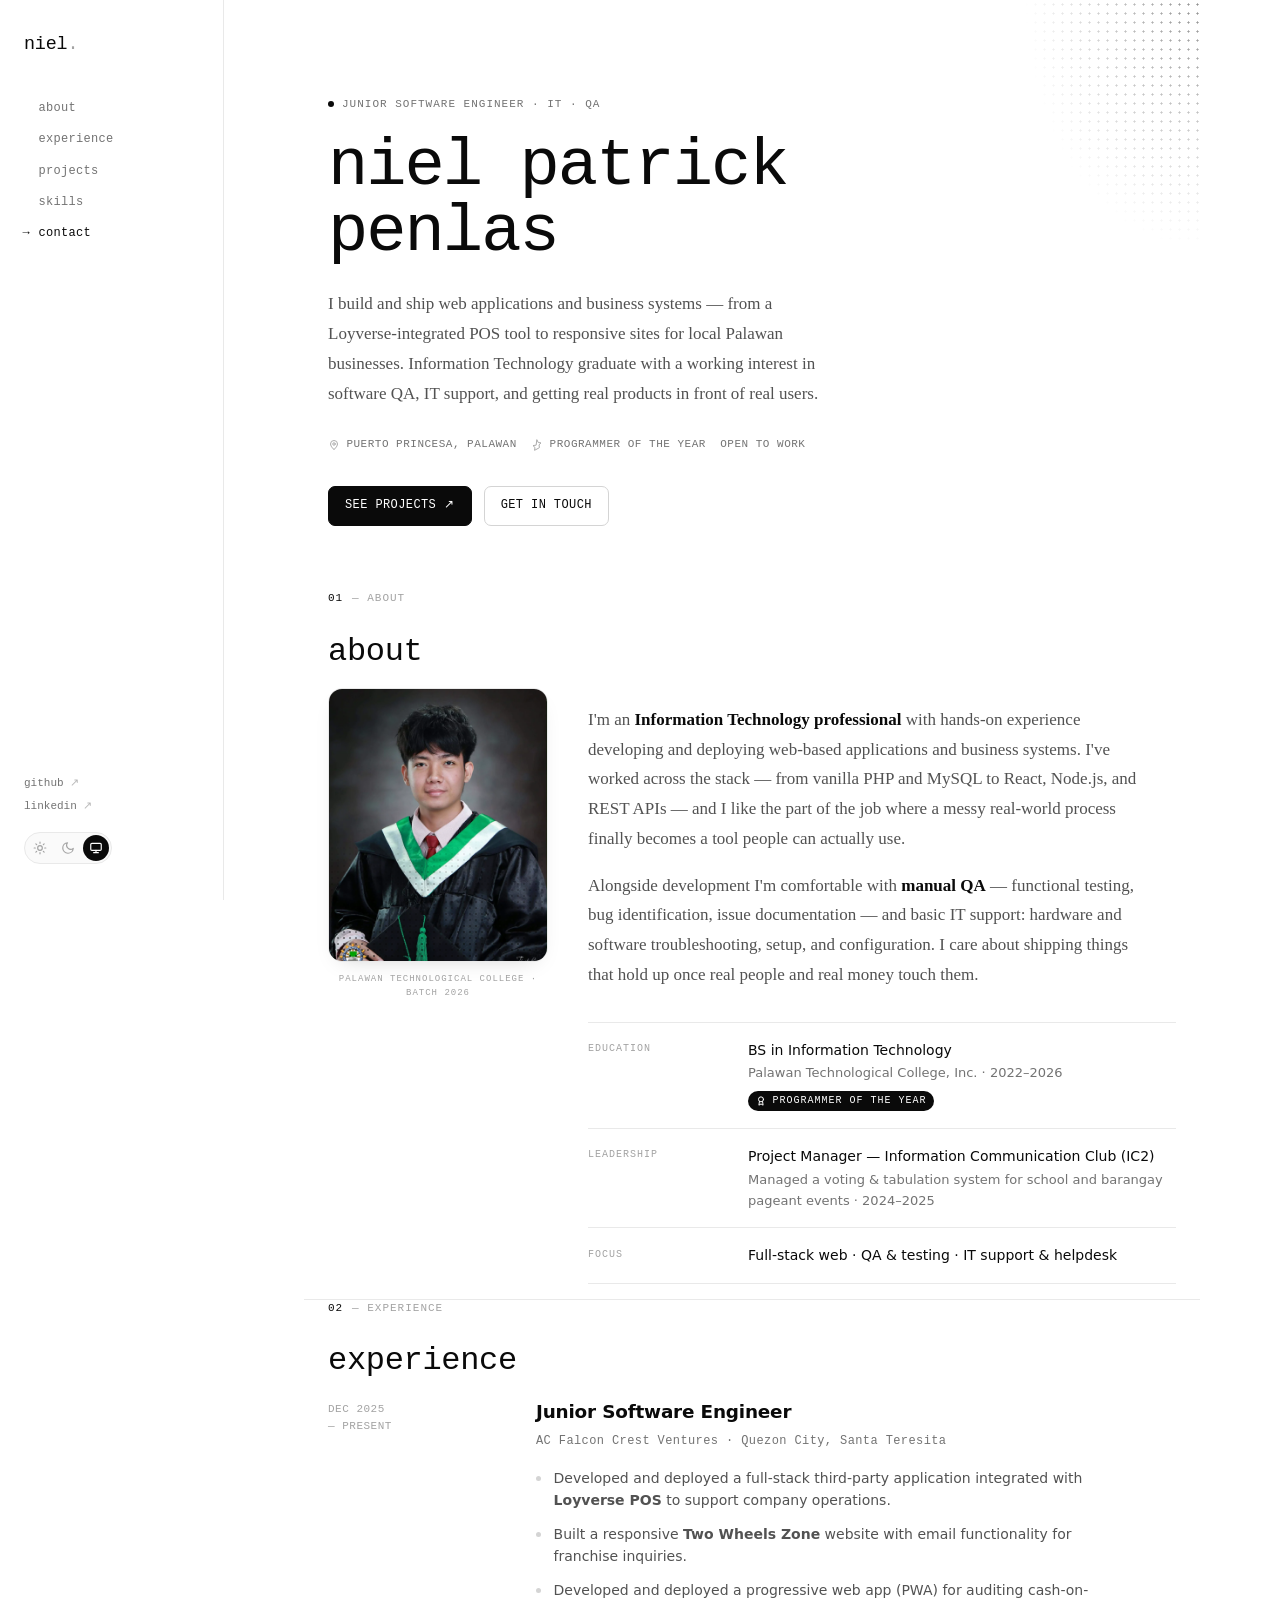
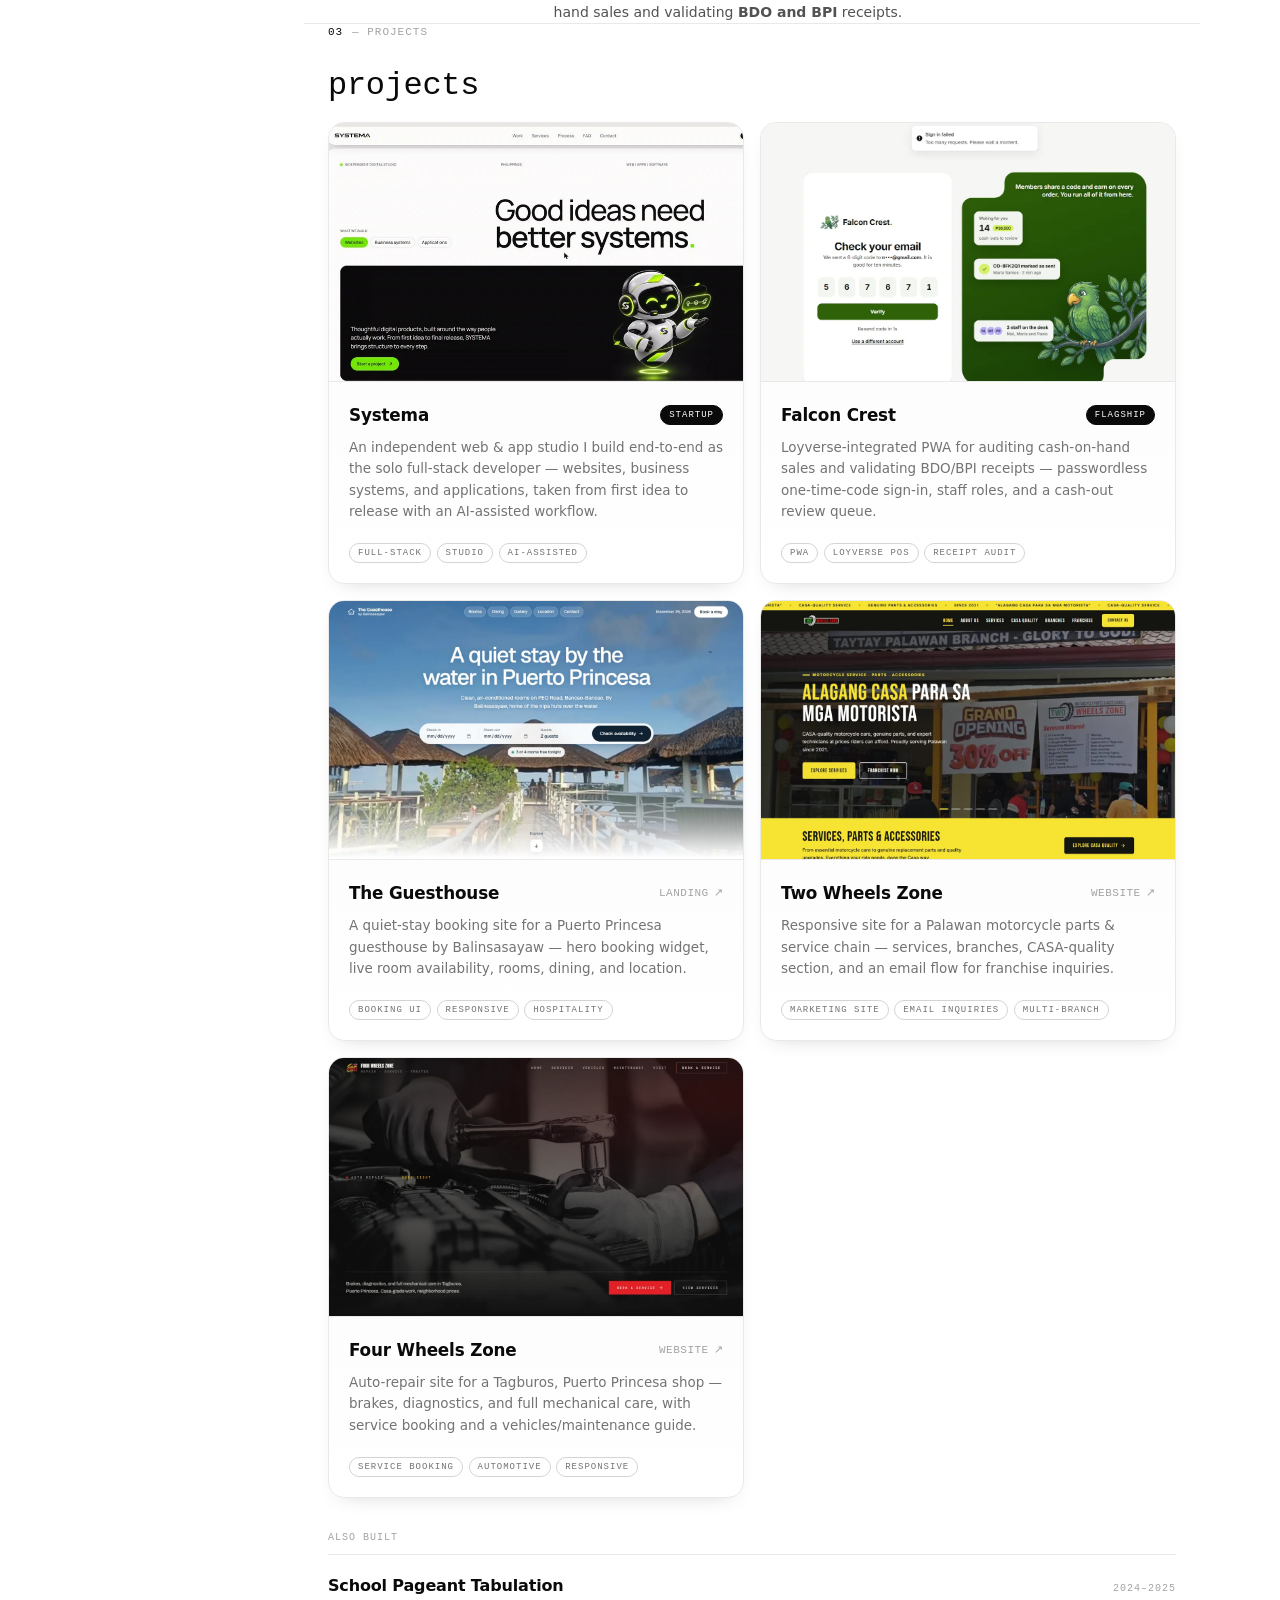
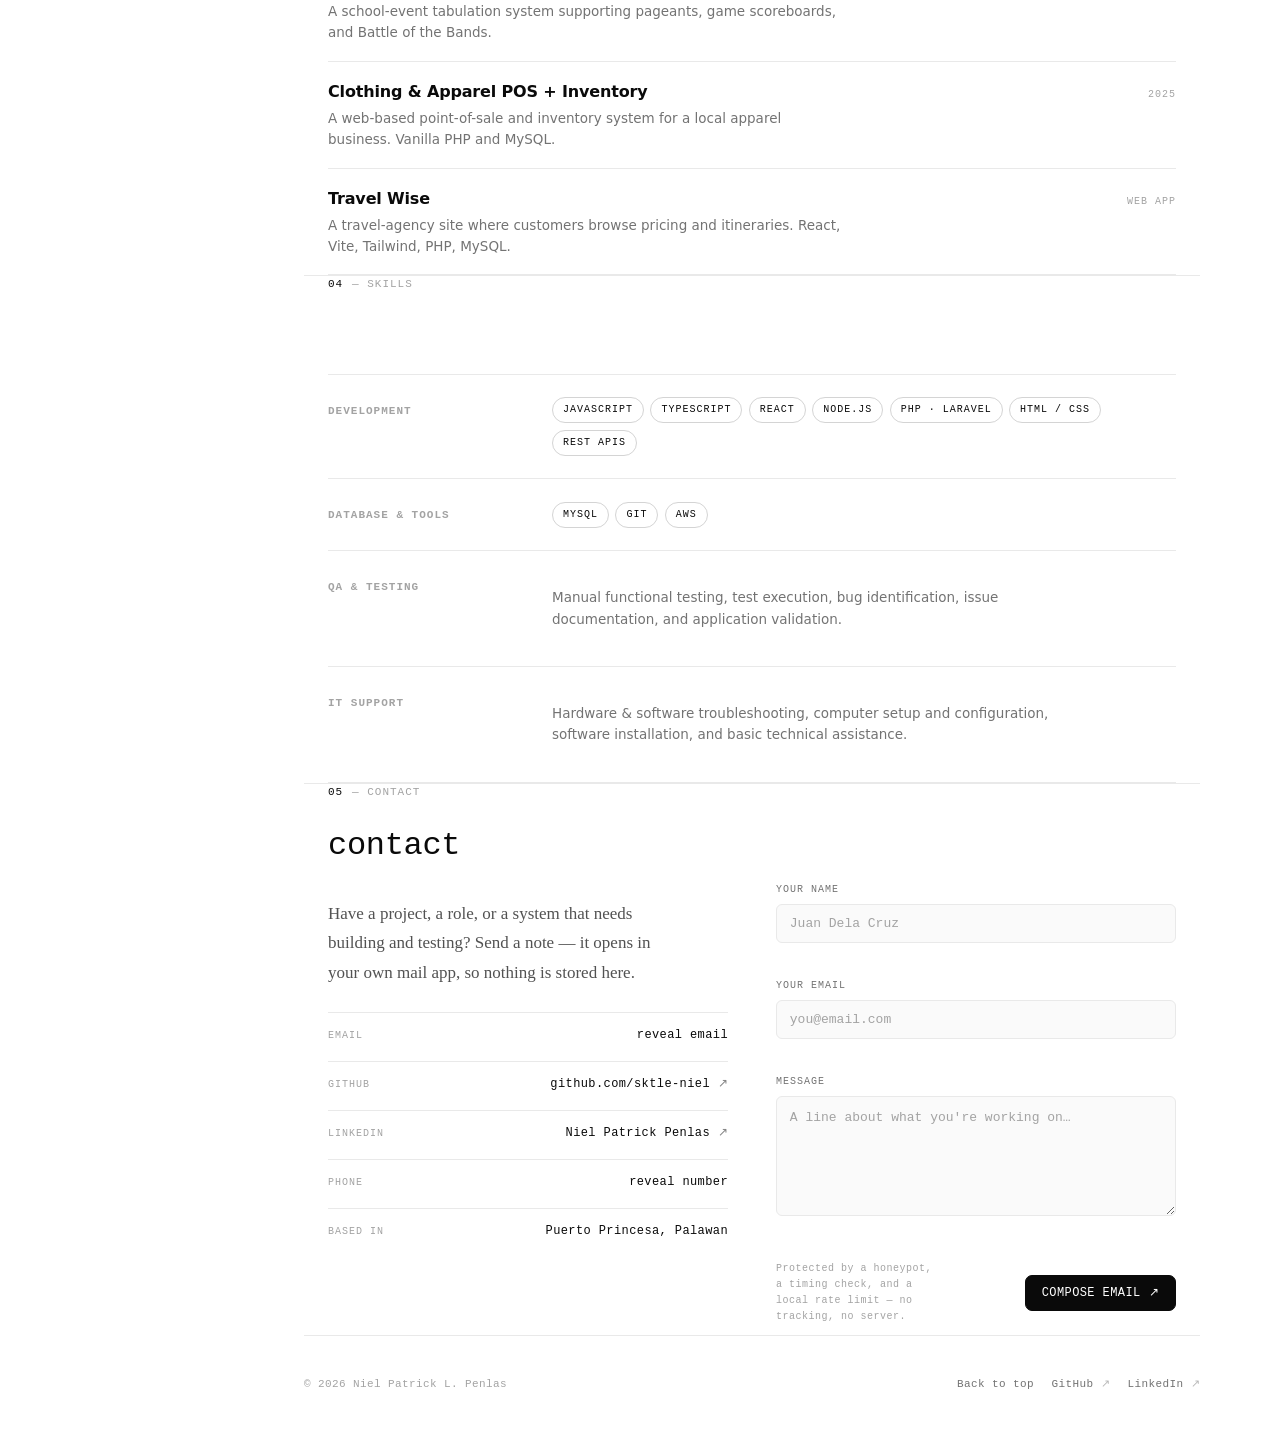
==== commit 7ed5c13d: "Add Systema studio to projects; drop Loyverse POS from skills Lead the projects grid with Systema (i" ====
--- a/index.html
+++ b/index.html
@@ -175,6 +175,20 @@
         <div class="proj-grid">
 
           <article class="card reveal">
+            <div class="card-shot"><img src="assets/systema.webp" width="800" height="500" alt="SYSTEMA studio homepage — the headline Good ideas need better systems beside a green robot mascot, with Websites, Business systems, and Applications listed as what they build" loading="lazy"></div>
+            <div class="card-body">
+              <div class="card-top">
+                <h3>Systema</h3>
+                <span class="tag featured">Startup</span>
+              </div>
+              <p class="card-desc">An independent web &amp; app studio I build end-to-end as the solo full-stack developer — websites, business systems, and applications, taken from first idea to release with an AI-assisted workflow.</p>
+              <div class="card-tags">
+                <span class="tag">Full-stack</span><span class="tag">Studio</span><span class="tag">AI-assisted</span>
+              </div>
+            </div>
+          </article>
+
+          <article class="card reveal">
             <div class="card-shot"><img src="assets/falcon-crest.webp" width="800" height="500" alt="Falcon Crest sign-in screen with one-time code verification and a cash-out review dashboard" loading="lazy"></div>
             <div class="card-body">
               <div class="card-top">
@@ -276,7 +290,7 @@
           <div class="skill-group reveal">
             <h3>Database &amp; Tools</h3>
             <div class="skill-tags">
-              <span class="tag">MySQL</span><span class="tag">Git</span><span class="tag">AWS</span><span class="tag">Loyverse POS</span>
+              <span class="tag">MySQL</span><span class="tag">Git</span><span class="tag">AWS</span>
             </div>
           </div>
           <div class="skill-group reveal">
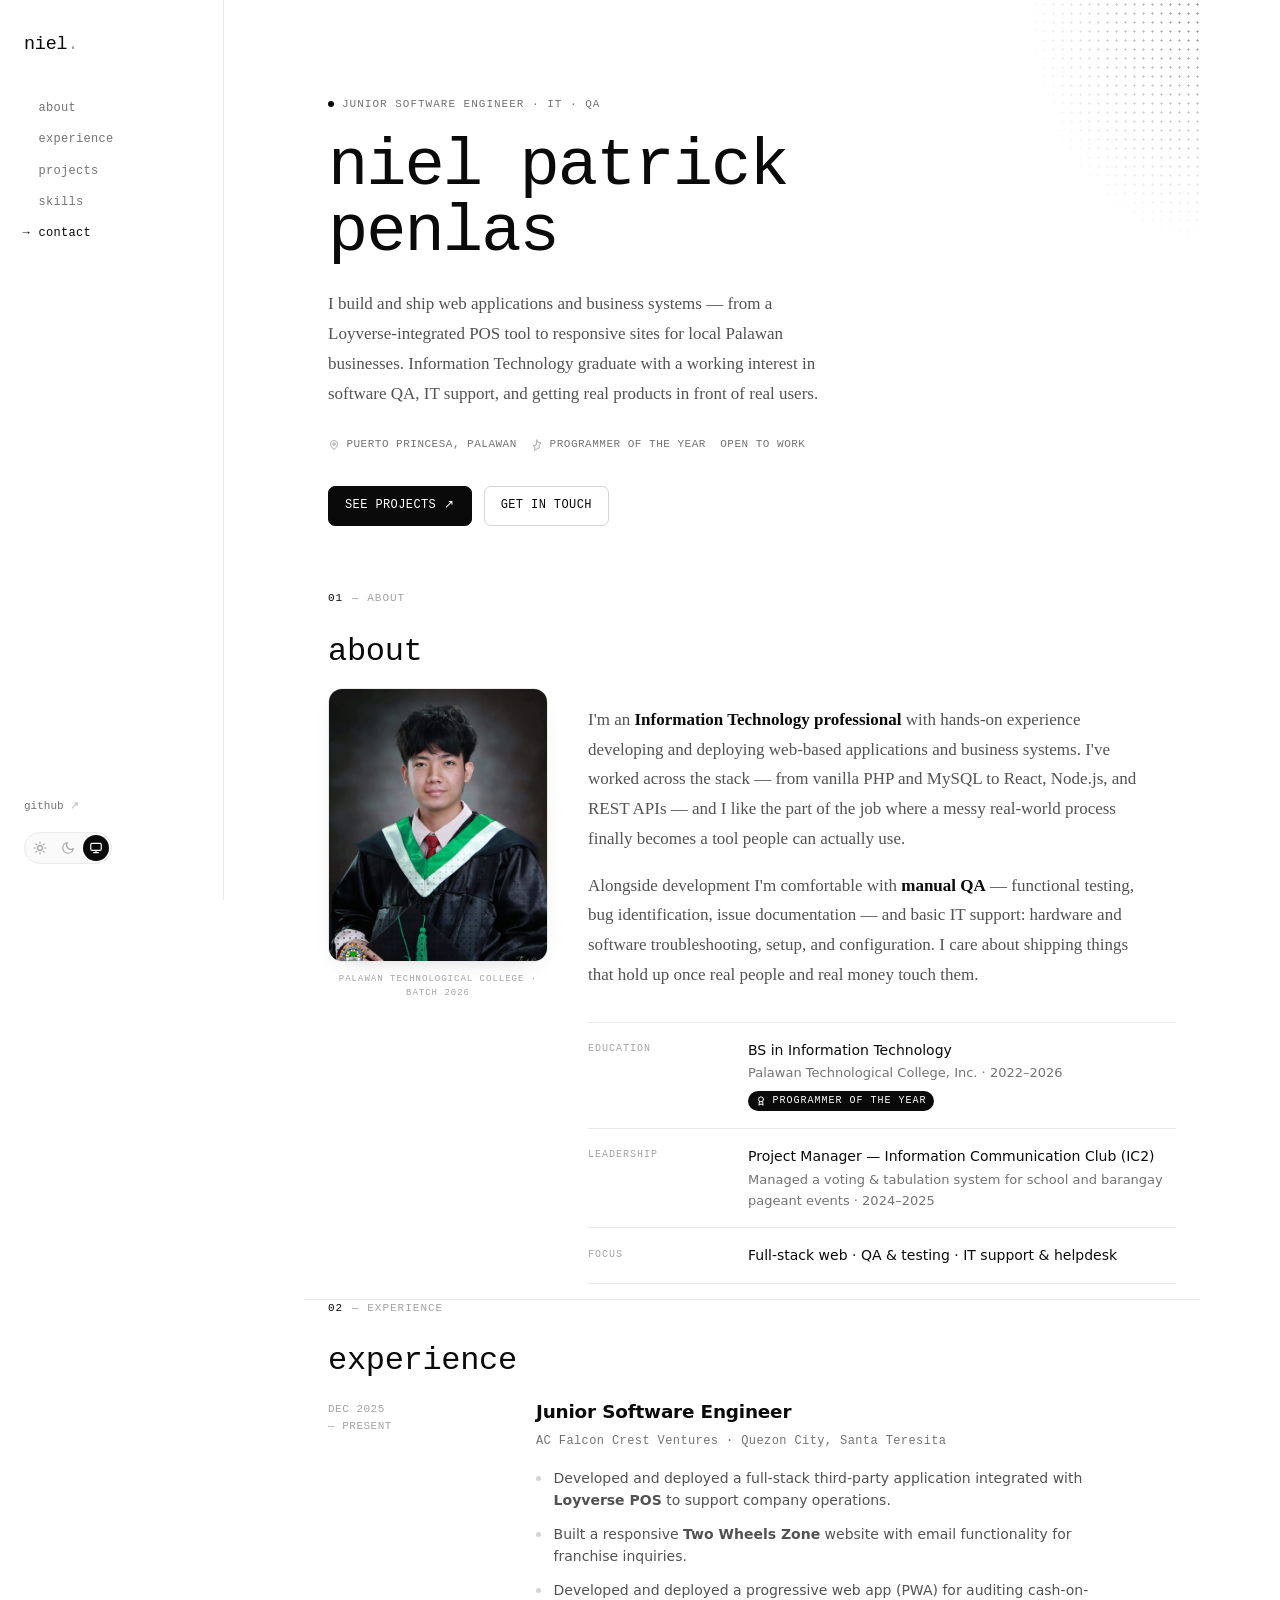
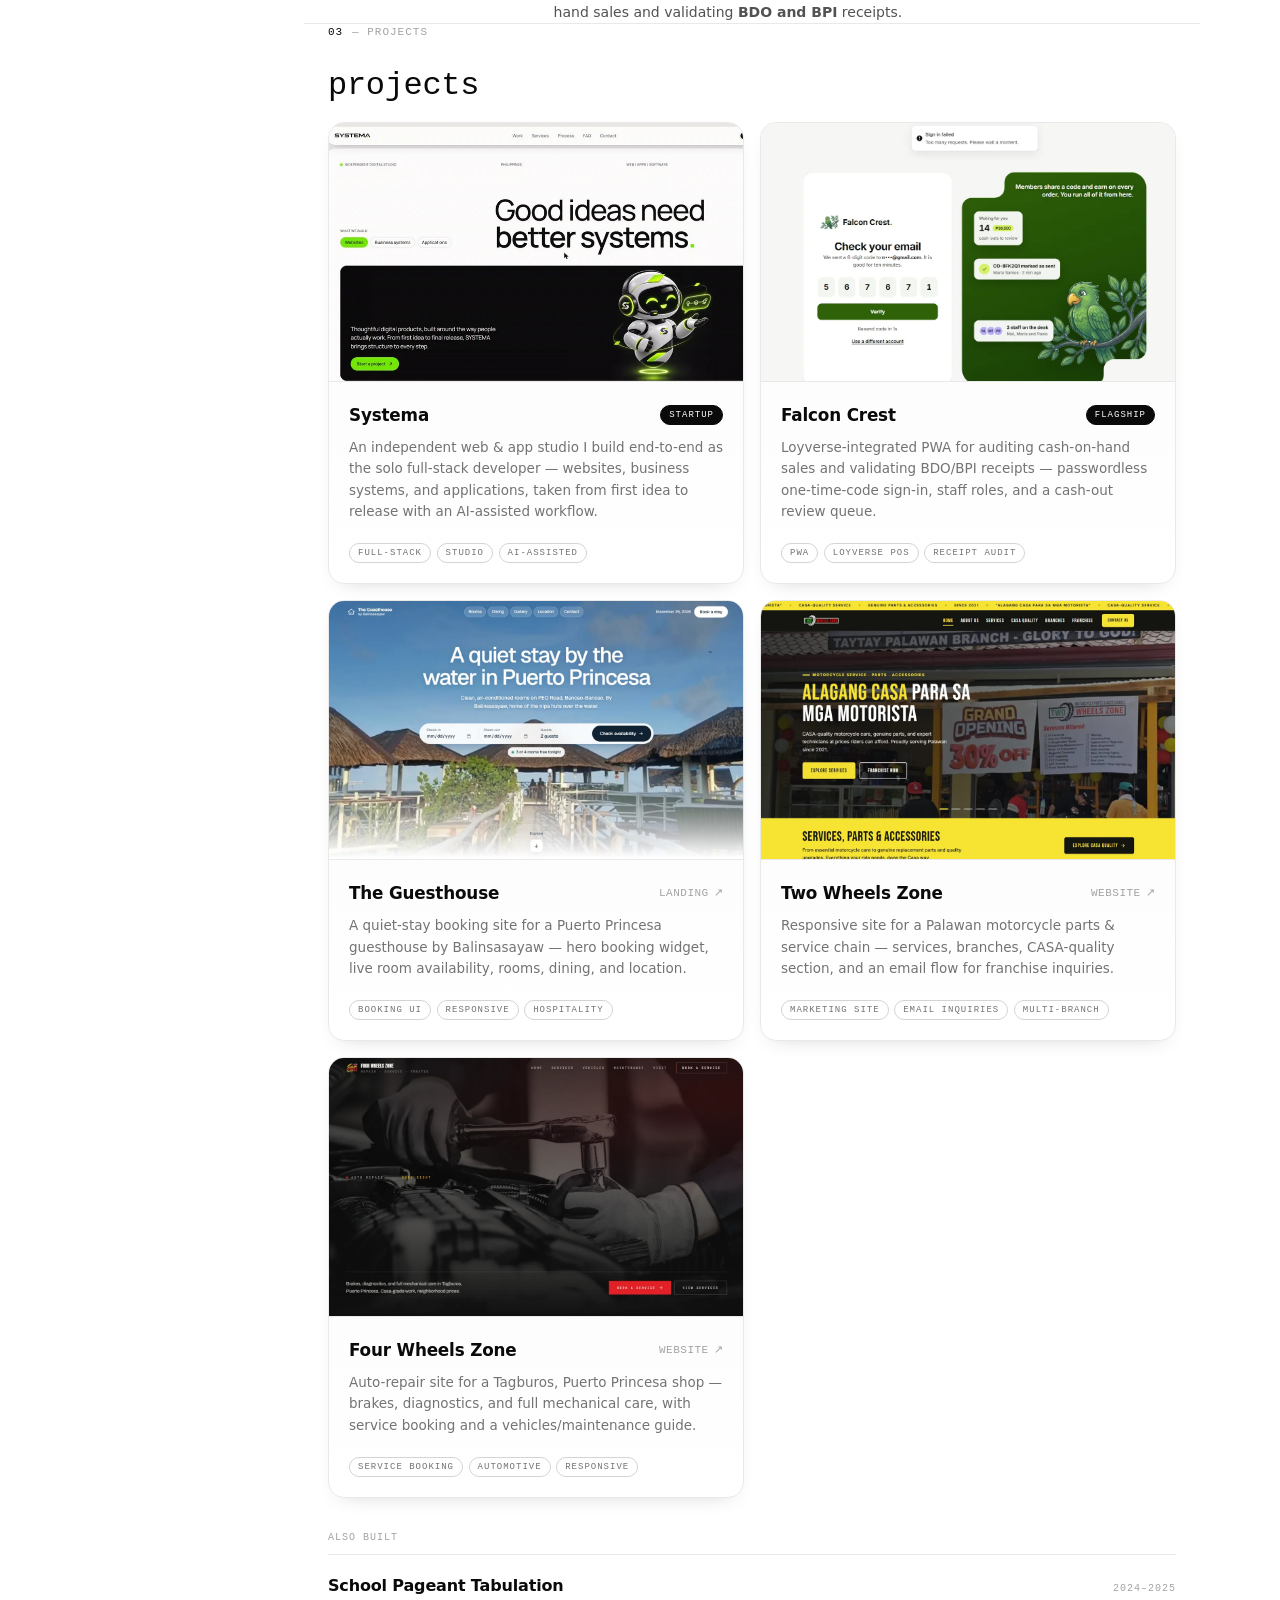
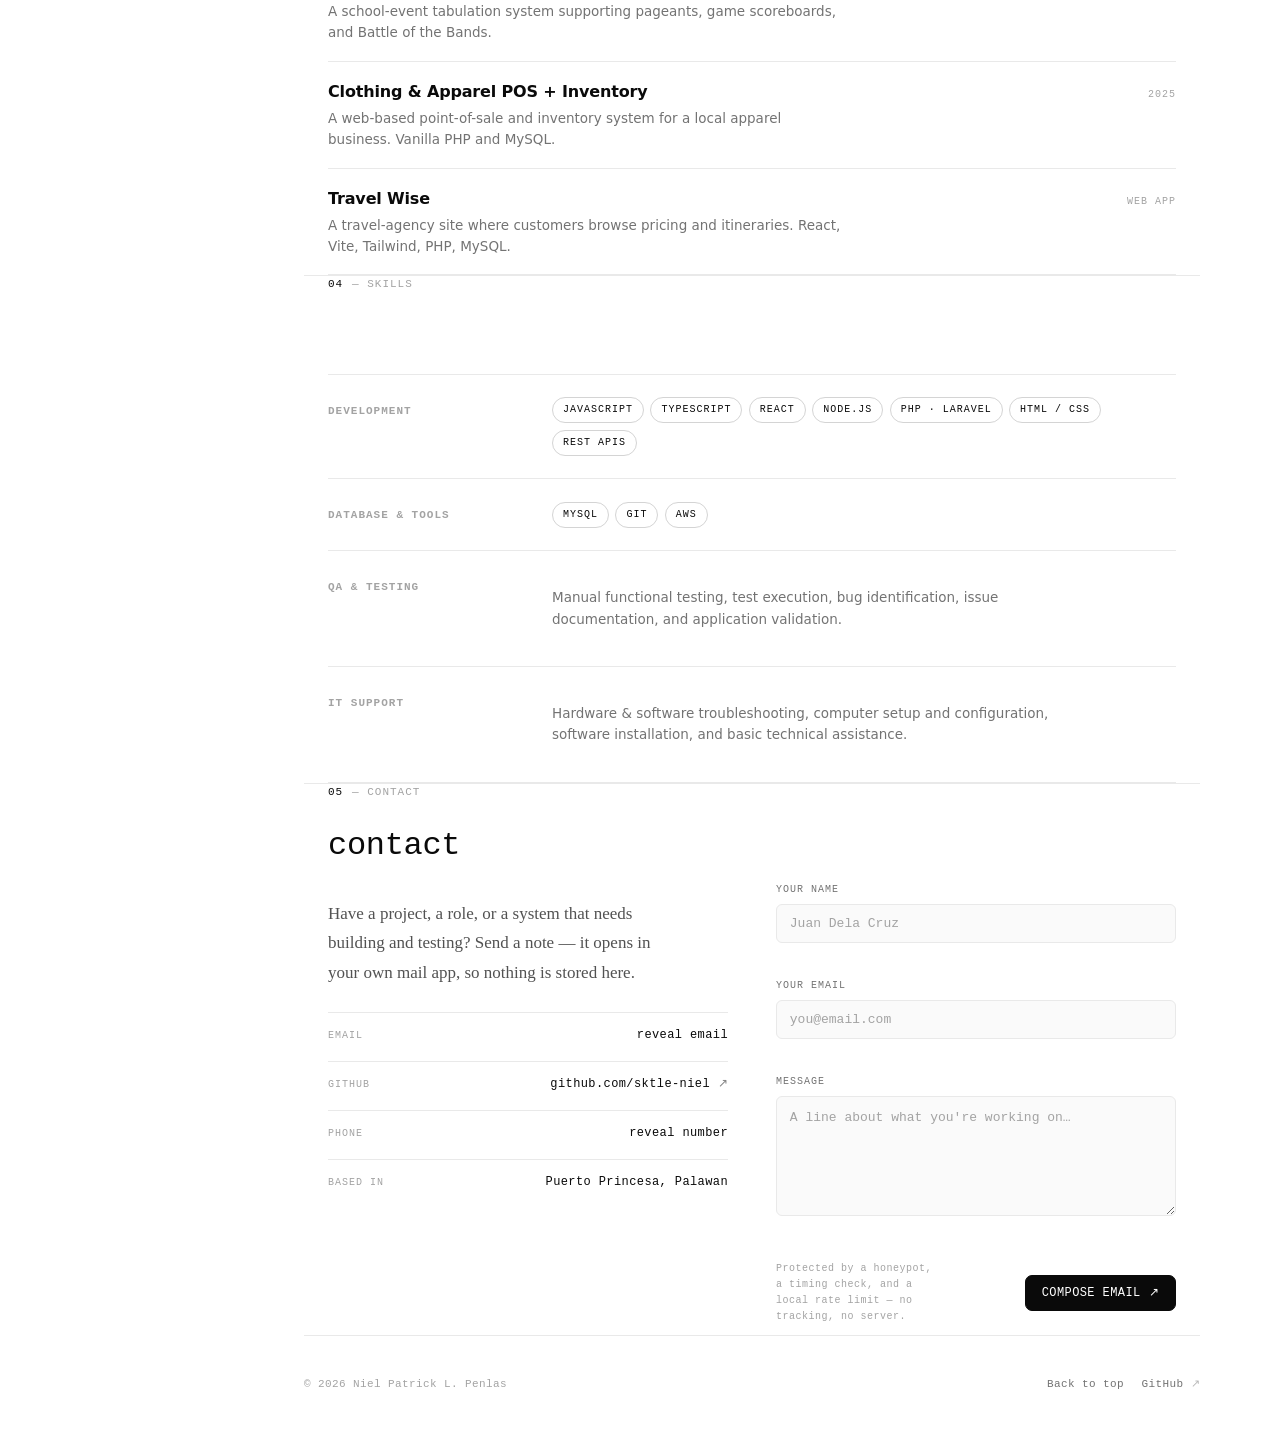
==== commit 86134976: "Remove LinkedIn links from site and README Drop the three LinkedIn anchors (sidebar, contact, footer" ====
--- a/index.html
+++ b/index.html
@@ -46,7 +46,6 @@
     <div class="sidebar-foot">
       <div class="side-social">
         <a href="https://github.com/sktle-niel" target="_blank" rel="noopener noreferrer">github <span class="arr">↗</span></a>
-        <a href="https://www.linkedin.com/feed/" target="_blank" rel="noopener noreferrer">linkedin <span class="arr">↗</span></a>
       </div>
       <div class="theme-toggle" role="group" aria-label="Color theme">
         <button type="button" data-theme-set="light" aria-pressed="false" aria-label="Light theme" title="Light">
@@ -314,7 +313,6 @@
             <div class="contact-links">
               <a id="emailLink" href="#" rel="noopener" aria-label="Email Niel"><span class="ckey">Email</span><span class="cval" data-u="niel.ladica07" data-d="gmail.com">reveal email</span></a>
               <a href="https://github.com/sktle-niel" target="_blank" rel="noopener noreferrer"><span class="ckey">GitHub</span><span>github.com/sktle-niel <span class="arr">↗</span></span></a>
-              <a href="https://www.linkedin.com/feed/" target="_blank" rel="noopener noreferrer"><span class="ckey">LinkedIn</span><span>Niel Patrick Penlas <span class="arr">↗</span></span></a>
               <a id="phoneLink" href="#" rel="noopener"><span class="ckey">Phone</span><span class="pval" data-p="639929120414">reveal number</span></a>
               <span class="cline"><span class="ckey">Based in</span><span>Puerto Princesa, Palawan</span></span>
             </div>
@@ -365,7 +363,6 @@
         <div class="foot-links">
           <a href="/">Back to top</a>
           <a href="https://github.com/sktle-niel" target="_blank" rel="noopener noreferrer">GitHub <span class="arr">↗</span></a>
-          <a href="https://www.linkedin.com/feed/" target="_blank" rel="noopener noreferrer">LinkedIn <span class="arr">↗</span></a>
         </div>
       </footer>
 
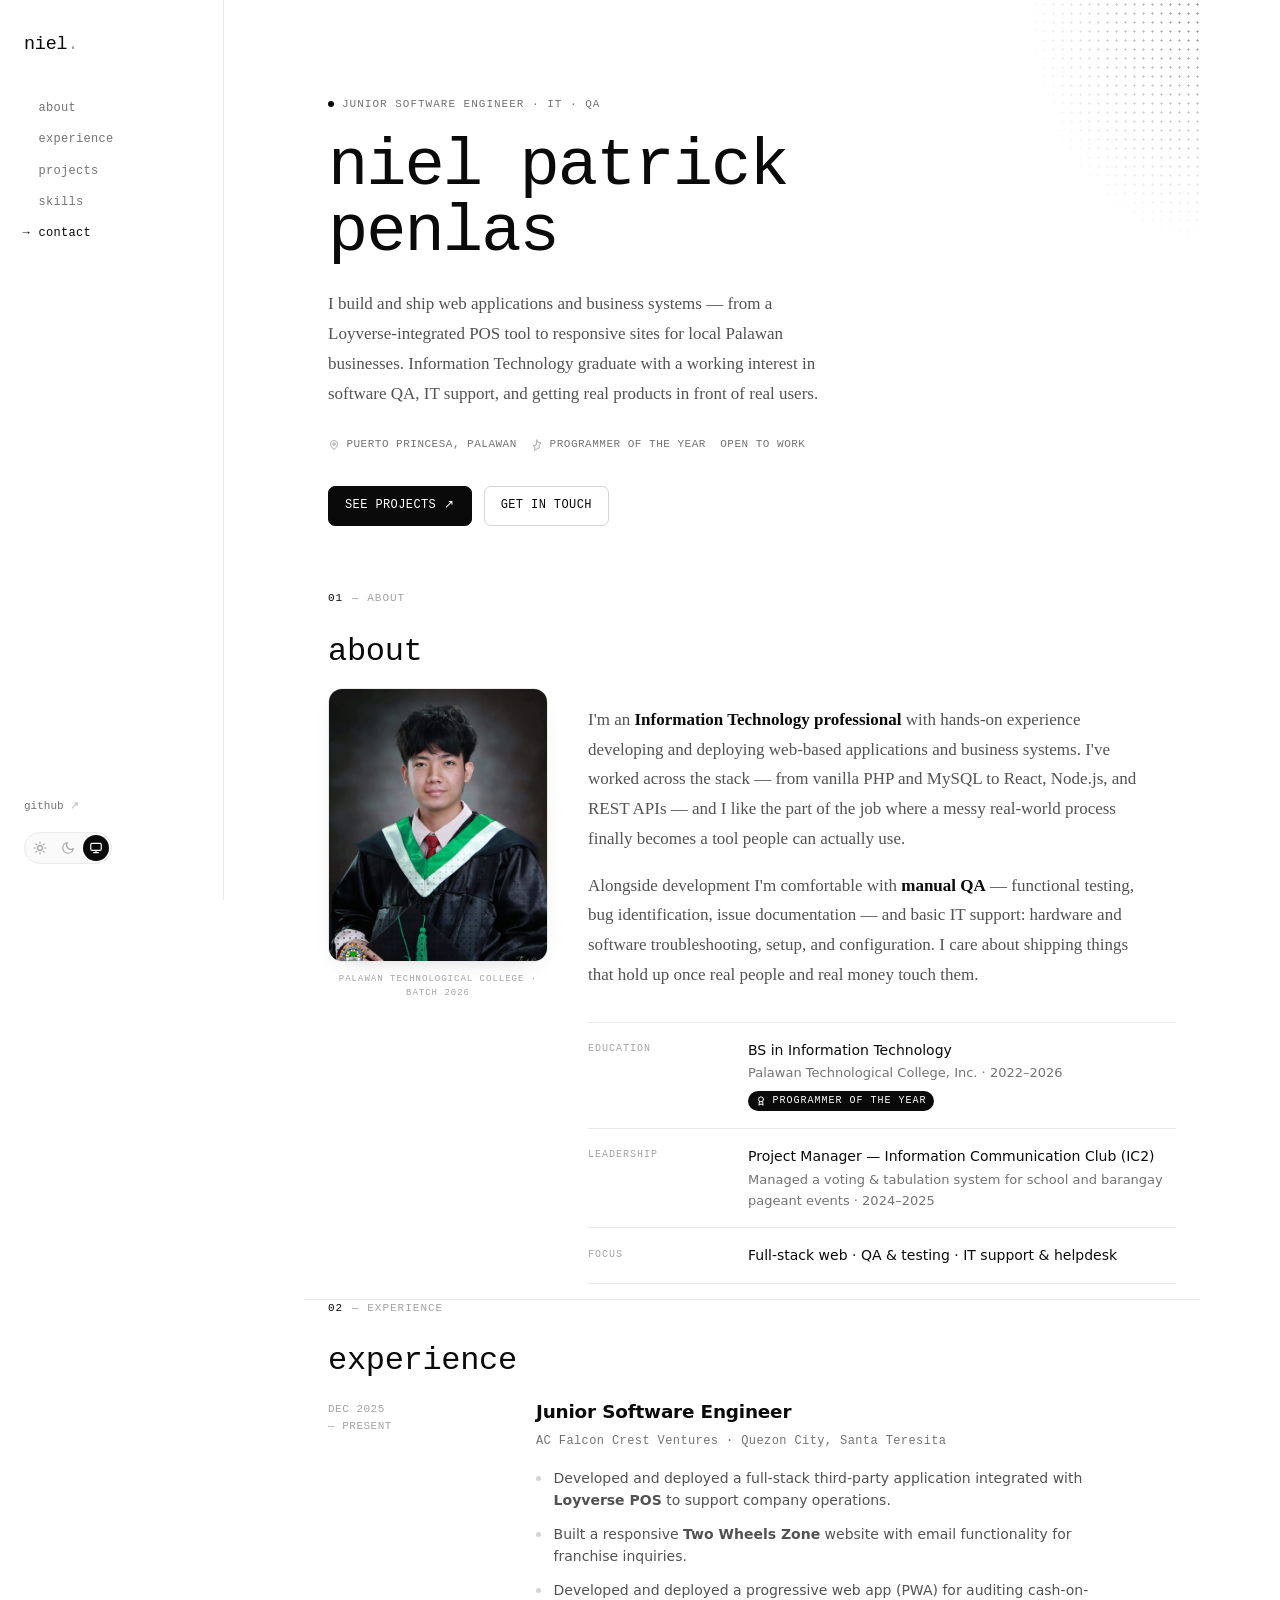
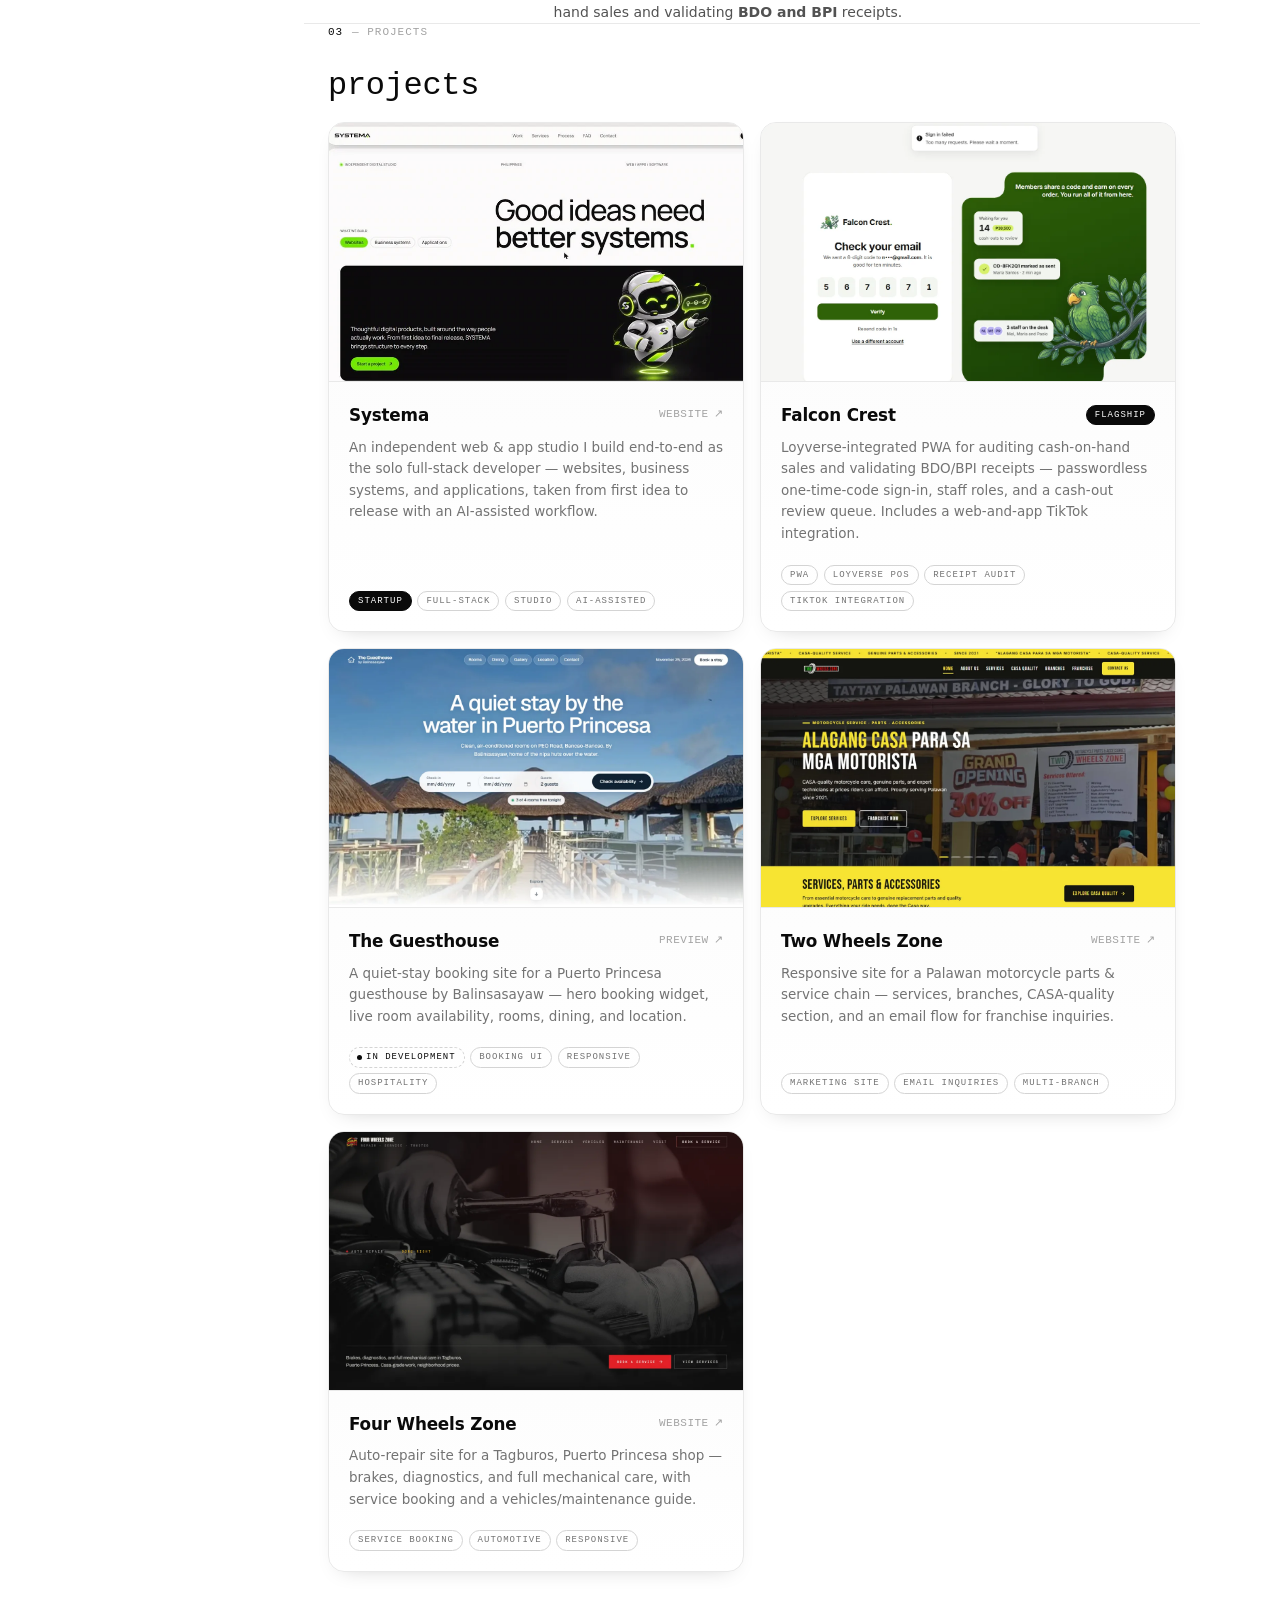
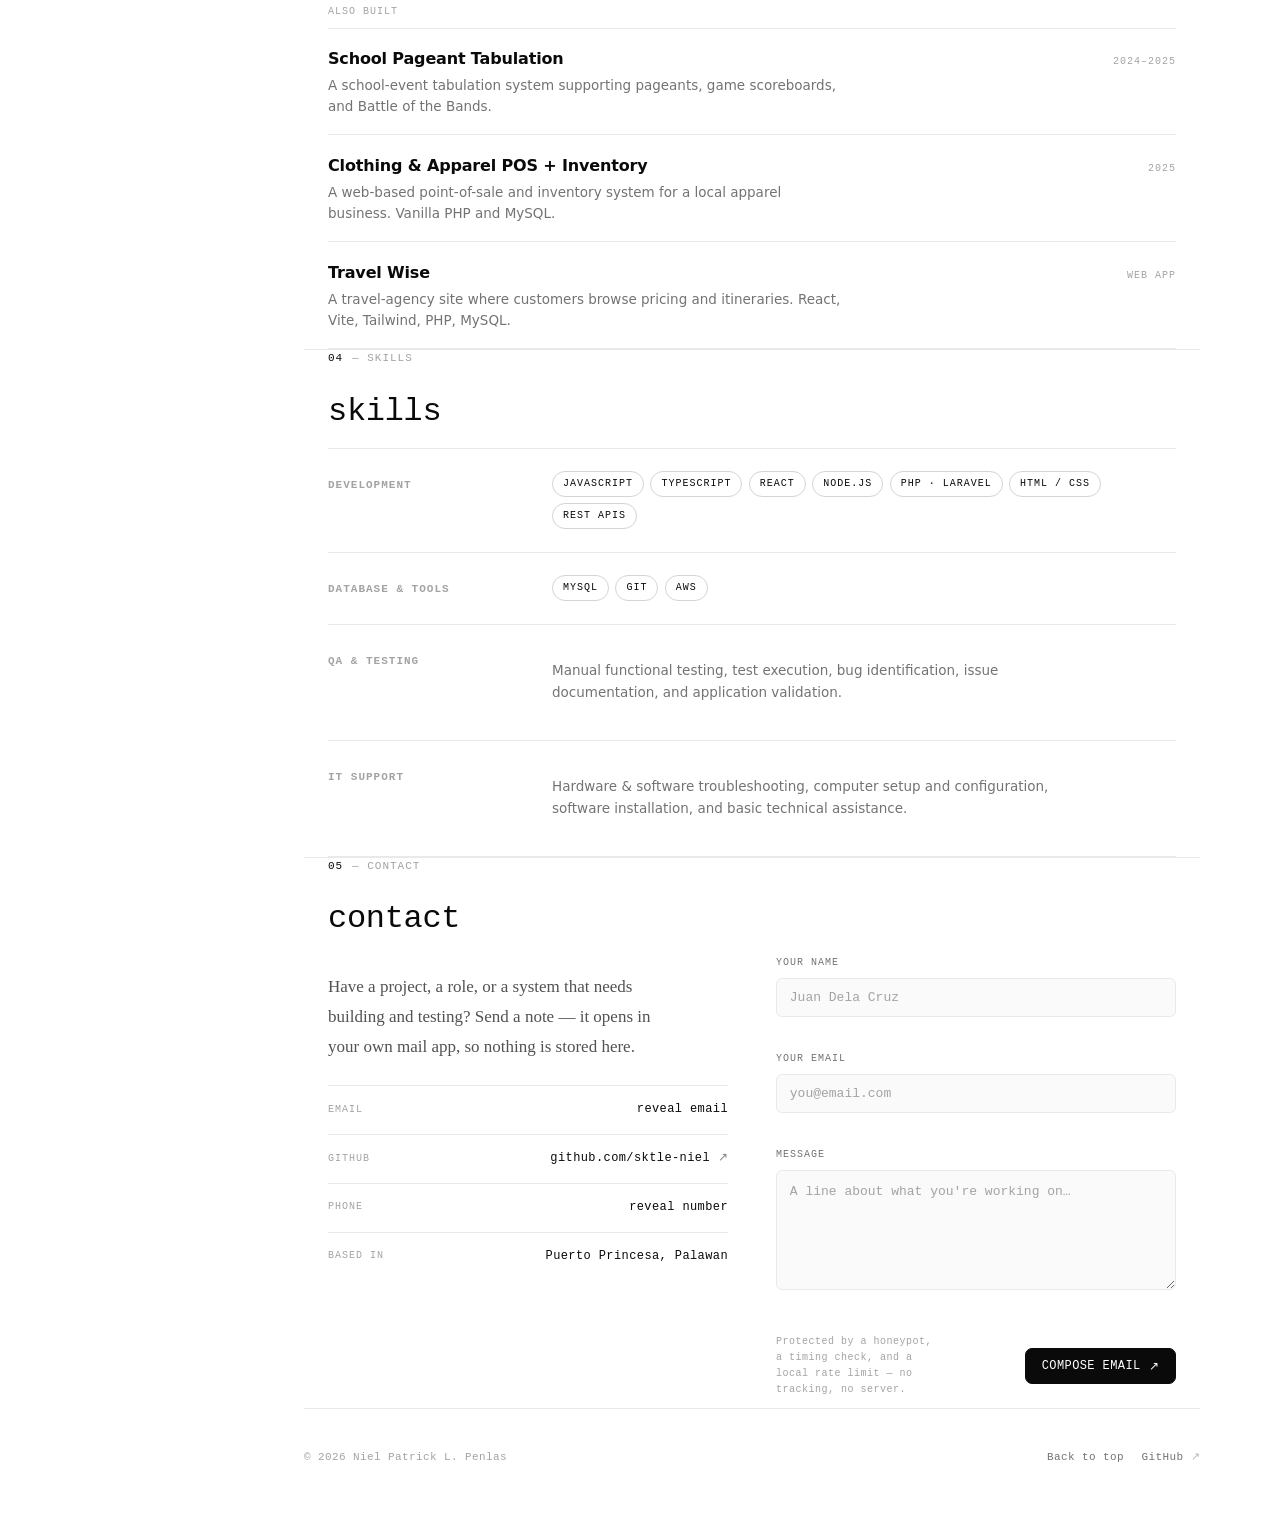
==== commit 2eeda50c: "Make project cards clickable and polish hover/press interaction - Stretched-link whole-card clicks f" ====
--- a/index.html
+++ b/index.html
@@ -173,16 +173,17 @@
 
         <div class="proj-grid">
 
-          <article class="card reveal">
+          <article class="card card--link reveal">
+            <a class="card-link" href="https://www.systemasolution.tech" target="_blank" rel="noopener noreferrer" aria-label="Open the Systema website in a new tab"></a>
             <div class="card-shot"><img src="assets/systema.webp" width="800" height="500" alt="SYSTEMA studio homepage — the headline Good ideas need better systems beside a green robot mascot, with Websites, Business systems, and Applications listed as what they build" loading="lazy"></div>
             <div class="card-body">
               <div class="card-top">
                 <h3>Systema</h3>
-                <span class="tag featured">Startup</span>
+                <span class="card-go">Website <span class="arr">↗</span></span>
               </div>
               <p class="card-desc">An independent web &amp; app studio I build end-to-end as the solo full-stack developer — websites, business systems, and applications, taken from first idea to release with an AI-assisted workflow.</p>
               <div class="card-tags">
-                <span class="tag">Full-stack</span><span class="tag">Studio</span><span class="tag">AI-assisted</span>
+                <span class="tag featured">Startup</span><span class="tag">Full-stack</span><span class="tag">Studio</span><span class="tag">AI-assisted</span>
               </div>
             </div>
           </article>
@@ -194,28 +195,30 @@
                 <h3>Falcon Crest</h3>
                 <span class="tag featured">Flagship</span>
               </div>
-              <p class="card-desc">Loyverse-integrated PWA for auditing cash-on-hand sales and validating BDO/BPI receipts — passwordless one-time-code sign-in, staff roles, and a cash-out review queue.</p>
-              <div class="card-tags">
-                <span class="tag">PWA</span><span class="tag">Loyverse POS</span><span class="tag">Receipt audit</span>
-              </div>
-            </div>
-          </article>
-
-          <article class="card reveal">
+              <p class="card-desc">Loyverse-integrated PWA for auditing cash-on-hand sales and validating BDO/BPI receipts — passwordless one-time-code sign-in, staff roles, and a cash-out review queue. Includes a web-and-app TikTok integration.</p>
+              <div class="card-tags">
+                <span class="tag">PWA</span><span class="tag">Loyverse POS</span><span class="tag">Receipt audit</span><span class="tag">TikTok integration</span>
+              </div>
+            </div>
+          </article>
+
+          <article class="card card--link reveal">
+            <a class="card-link" href="https://rhythmic-gold-leopard-75.hostingersite.com/" target="_blank" rel="noopener noreferrer" aria-label="Open The Guesthouse preview in a new tab"></a>
             <div class="card-shot"><img src="assets/guesthouse.webp" width="800" height="500" alt="The Guesthouse by Balinsasayaw landing page with an over-the-water hero and a booking availability bar" loading="lazy"></div>
             <div class="card-body">
               <div class="card-top">
                 <h3>The Guesthouse</h3>
-                <span class="card-go">Landing <span class="arr">↗</span></span>
+                <span class="card-go">Preview <span class="arr">↗</span></span>
               </div>
               <p class="card-desc">A quiet-stay booking site for a Puerto Princesa guesthouse by Balinsasayaw — hero booking widget, live room availability, rooms, dining, and location.</p>
               <div class="card-tags">
-                <span class="tag">Booking UI</span><span class="tag">Responsive</span><span class="tag">Hospitality</span>
-              </div>
-            </div>
-          </article>
-
-          <article class="card reveal">
+                <span class="tag wip">In development</span><span class="tag">Booking UI</span><span class="tag">Responsive</span><span class="tag">Hospitality</span>
+              </div>
+            </div>
+          </article>
+
+          <article class="card card--link reveal">
+            <a class="card-link" href="https://www.twowheelszone.com" target="_blank" rel="noopener noreferrer" aria-label="Open the Two Wheels Zone website in a new tab"></a>
             <div class="card-shot"><img src="assets/two-wheels-zone.webp" width="800" height="500" alt="Two Wheels Zone homepage, a yellow and black motorcycle parts and service site with a franchise call to action" loading="lazy"></div>
             <div class="card-body">
               <div class="card-top">
@@ -229,7 +232,8 @@
             </div>
           </article>
 
-          <article class="card reveal">
+          <article class="card card--link reveal">
+            <a class="card-link" href="https://www.fourwheelszone.com" target="_blank" rel="noopener noreferrer" aria-label="Open the Four Wheels Zone website in a new tab"></a>
             <div class="card-shot"><img src="assets/four-wheels-zone.webp" width="800" height="500" alt="Four Wheels Zone auto-repair homepage with a dark hero of a mechanic at work and a book-a-service button" loading="lazy"></div>
             <div class="card-body">
               <div class="card-top">
--- a/styles.css
+++ b/styles.css
@@ -610,6 +610,8 @@
 @media (max-width: 640px) { .proj-grid { grid-template-columns: 1fr; } }
 
 .card {
+  position: relative;
+  isolation: isolate;
   display: flex;
   flex-direction: column;
   border: 1px solid var(--g200);
@@ -621,11 +623,54 @@
   text-decoration: none;
   color: inherit;
 }
+
+/* Accent line sweeping across the top edge — linked cards only */
+.card--link::before {
+  content: "";
+  position: absolute;
+  top: 0; left: 0; right: 0;
+  height: 2px;
+  background: linear-gradient(90deg, var(--ink), transparent);
+  transform: scaleX(0);
+  transform-origin: left;
+  transition: transform .5s var(--ease);
+  pointer-events: none;
+  z-index: 4;
+}
+.card--link:hover::before,
+.card--link:focus-within::before { transform: scaleX(1); }
+
+/* Stretched link: whole card clickable + keyboard-focusable */
+.card--link { cursor: pointer; }
+.card-link {
+  position: absolute;
+  inset: 0;
+  z-index: 3;
+  border-radius: inherit;
+}
+.card-link:focus-visible {
+  outline: 2px solid var(--ink);
+  outline-offset: 3px;
+}
+
+/* Hover: gentle lift for all, stronger + interactive for linked */
 .card:hover {
   box-shadow: var(--shadow-hover);
   transform: translateY(-2px);
   border-color: var(--g300);
 }
+.card--link:hover,
+.card--link:focus-within {
+  transform: translateY(-4px);
+  border-color: var(--g400);
+}
+/* Press feedback on click */
+.card--link:active {
+  transform: translateY(-1px) scale(.994);
+  box-shadow: var(--shadow-rest);
+  transition-duration: .09s;
+}
+
 .card-shot {
   aspect-ratio: 16 / 10;
   overflow: hidden;
@@ -639,6 +684,8 @@
   transition: transform .5s var(--ease);
 }
 .card:hover .card-shot img { transform: scale(1.04); }
+.card--link:hover .card-shot img,
+.card--link:focus-within .card-shot img { transform: scale(1.06); }
 .card-body { padding: 1.25rem; display: flex; flex-direction: column; gap: .5rem; flex: 1; }
 .card-top { display: flex; align-items: center; justify-content: space-between; gap: .75rem; }
 .card h3 { margin: 0; font-size: 1.05rem; font-weight: 600; letter-spacing: -.01em; }
@@ -655,7 +702,23 @@
   padding: 2px 8px;
 }
 .tag.featured { background: var(--ink); color: var(--bg); border-color: var(--ink); }
+.tag.wip {
+  border-style: dashed;
+  color: var(--ink);
+  position: relative;
+  padding-left: 16px;
+}
+.tag.wip::before {
+  content: "";
+  position: absolute;
+  left: 7px; top: 50%;
+  width: 5px; height: 5px;
+  margin-top: -2.5px;
+  border-radius: 50%;
+  background: currentColor;
+}
 .card-go {
+  position: relative;
   font-family: var(--font-mono);
   font-size: 11px;
   letter-spacing: .5px;
@@ -664,10 +727,26 @@
   display: inline-flex;
   align-items: center;
   gap: .3rem;
+  white-space: nowrap;
+}
+.card-go::after {
+  content: "";
+  position: absolute;
+  left: 0; bottom: -3px;
+  width: 100%;
+  height: 1.5px;
+  background: currentColor;
+  transform: scaleX(0);
+  transform-origin: left;
+  transition: transform .4s var(--ease);
 }
 .card-go .arr { transition: transform .2s var(--ease); }
-.card:hover .card-go { color: var(--ink); }
-.card:hover .card-go .arr { transform: translate(2px, -2px); }
+.card--link:hover .card-go,
+.card--link:focus-within .card-go { color: var(--ink); }
+.card--link:hover .card-go::after,
+.card--link:focus-within .card-go::after { transform: scaleX(1); }
+.card--link:hover .card-go .arr,
+.card--link:focus-within .card-go .arr { transform: translate(2px, -2px); }
 
 /* Other (text) projects */
 .proj-more { margin-top: 1rem; }
